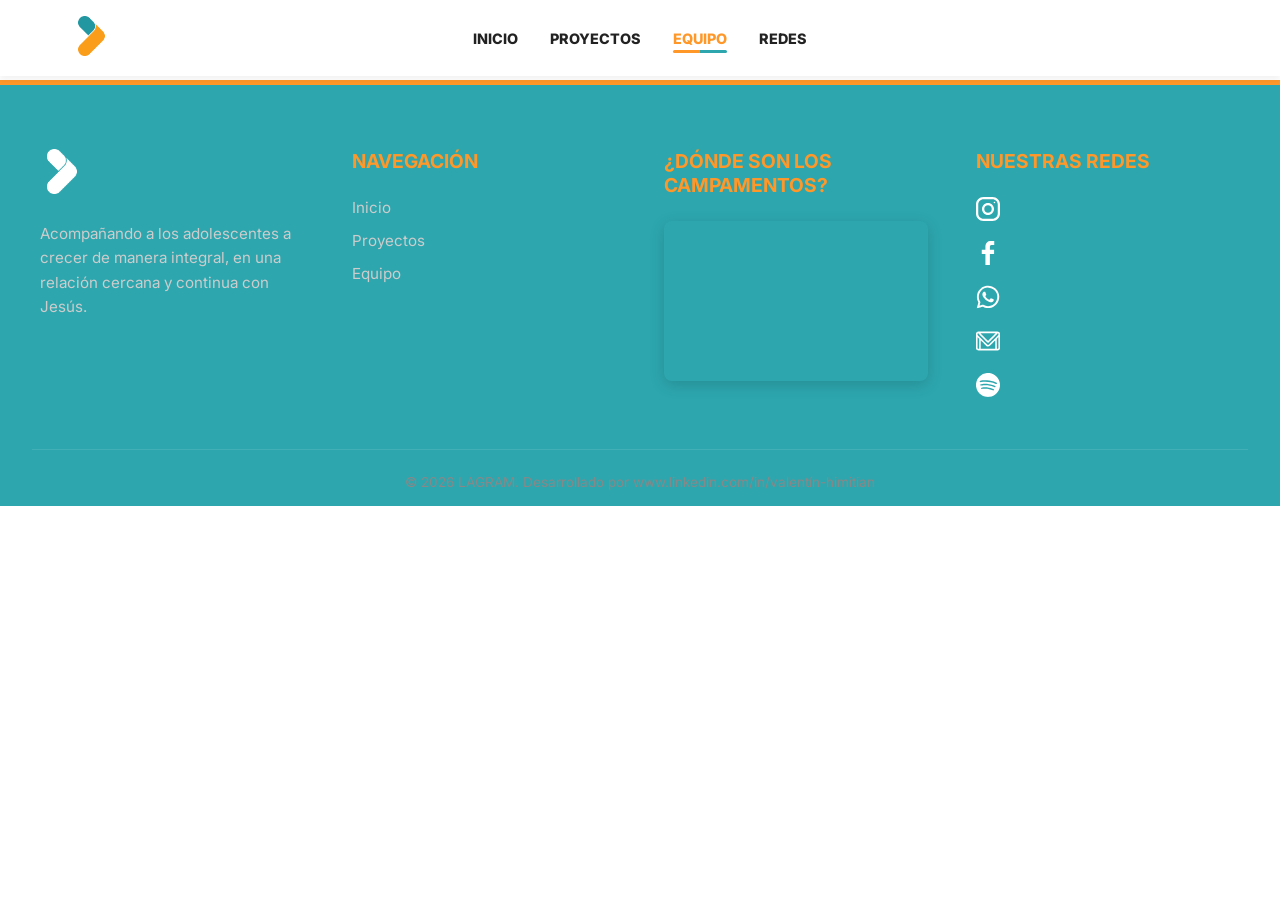
==== equipo.html @ 801690ed "fix: links rotos, menú activo por página y página de inscripción provisoria - "Inscribirme" lleva a " ====
<!DOCTYPE html>
<html lang="es">
<head>
    <meta charset="UTF-8">
    <meta name="viewport" content="width=device-width, initial-scale=1.0">
    <title>Equipo | LAGRAM</title>
    <link rel="icon" type="image/png" href="assets/img/iso.png">

    <link rel="preconnect" href="https://fonts.googleapis.com">
    <link rel="preconnect" href="https://fonts.gstatic.com" crossorigin>

    <link href="https://fonts.googleapis.com/css2?family=Inter:wght@300;400;600&family=Poppins:wght@800&display=swap" rel="stylesheet">
    <link rel="stylesheet" href="assets/css/variables.css">
    
    <link rel="stylesheet" href="assets/css/estilos.css">
</head>
<body>

    
 <header class="header">
    <div class="header__contenedor">
        <!-- Logo -->
        <a href="index.html" class="header__logo-link">
            <img src="assets/img/iso.png" alt="Logo de LAGRAM" class="header__logo">
        </a>

        <!-- Botón de Hamburguesa (Solo visible en mobile) -->
        <button class="header__hamburguesa" id="menu-btn" aria-label="Abrir menú" aria-expanded="false" aria-controls="menu-nav">
            <span class="header__hamburguesa-linea"></span>
            <span class="header__hamburguesa-linea"></span>
            <span class="header__hamburguesa-linea"></span>
        </button>

        <!-- Navegación -->
        <nav class="header__nav" id="menu-nav">
            <ul class="header__menu">
                <li><a href="index.html" class="header__link">Inicio</a></li>
                <li><a href="proyectos.html" class="header__link">Proyectos</a></li>
                <li><a href="equipo.html" class="header__link">Equipo</a></li>
                <li><a href="#footer" class="header__link">Redes</a></li>
            </ul>
        </nav>
    </div>
</header>

    <!-- EL ESPACIO PARA TU NUEVO CONTENIDO -->
    <main class="contenido-proyectos">
        <!-- Acá maquetaremos el detalle de los campamentos -->
    </main>


    <footer class="footer" id="footer">
        <div class="footer__contenedor">

            <div class="footer__columna">
                <img src="assets/img/iso.png" alt="Logo LAGRAM" class="footer__logo">
                <p class="footer__descripcion">Acompañando a los adolescentes a crecer de manera integral, en una
                    relación cercana y continua con Jesús.</p>
            </div>

            <div class="footer__columna">
                <h4 class="footer__titulo">Navegación</h4>
                <ul class="footer__links">
                    <li><a href="index.html">Inicio</a></li>
                    <li><a href="proyectos.html">Proyectos</a></li>
                    <li><a href="equipo.html">Equipo</a></li>
                </ul>
            </div>

            <!-- Columna 3: El Mapa -->
            <div class="footer__columna">
                <h4 class="footer__titulo">¿Dónde son los campamentos?</h4>
                <div class="footer__mapa">
                    <iframe
                        src="https://www.google.com/maps/embed?pb=!1m18!1m12!1m3!1d3270.274318870614!2d-58.596475151065064!3d-34.949732598355894!2m3!1f0!2f0!3f0!3m2!1i1024!2i768!4f13.1!3m3!1m2!1s0x95bcd87e0a44ce57%3A0x9e309571b2313253!2sParque%20Cristiano%20El%20Sembrador!5e0!3m2!1ses-419!2sar!4v1786031067845!5m2!1ses-419!2sar"
                        width="600" height="450" style="border:0;" allowfullscreen="" loading="lazy"
                        referrerpolicy="no-referrer-when-downgrade">
                    </iframe>
                </div>
            </div>

            <!-- Columna 4: Redes y Contacto -->
            <div class="footer__columna">
                <h4 class="footer__titulo">Nuestras Redes</h4>

                <!-- Mantenemos el modificador --vertical para que sigan apilados -->
                <div class="footer__social footer__social--vertical">
                    <a href="https://www.instagram.com/lagramoficial" target="_blank" rel="noopener" aria-label="Instagram">
                        <img src="assets/img/instagram.svg" alt="IG">
                    </a>
                    <a href="https://www.facebook.com/lagramoficial" target="_blank" rel="noopener" aria-label="Facebook">
                        <img src="assets/img/facebook-footer.svg" alt="FB">
                    </a>
                    <a href="https://wa.me/5491163765990" target="_blank" rel="noopener" aria-label="WhatsApp">
                        <img src="assets/img/whatsapp-footer.svg" alt="WhatsApp">
                    </a>
                    <a href="mailto:info@lagram.com.ar" aria-label="Enviar correo por Gmail">
                        <img src="assets/img/gmail-footer.svg" alt="Gmail">
                    </a>
                    <!-- Nuevo ícono de Spotify (Asegurate de poner el link real de Lagram) -->
                    <a href="https://open.spotify.com/user/lagramoficial?si=a2e627d1a4cd45a8" target="_blank" rel="noopener" aria-label="Spotify">
                        <img src="assets/img/spotify-footer.svg" alt="Spotify">
                    </a>
                </div>
            </div>

        </div>

        <div class="footer__copyright">
            <p>&copy; 2026 LAGRAM. Desarrollado por <a href="https://www.linkedin.com/in/valentín-himitian" target="_blank" style="color: inherit; text-decoration: none;">www.linkedin.com/in/valentín-himitian</a></p>
        </div>
    </footer>

    <script src="js/datos.js"></script>
    <script src="js/script.js"></script>
</body>
</html>
---- assets/css/variables.css ----
/* =========================================
   VARIABLES GLOBALES
========================================= */
:root {
    /* Paleta de Colores LAGRAM */
    --color-primario: #FF9729; 
    --color-secundario: #2DA6AE; 
    --color-fondo: #FFFFFF; 
    --color-texto: #222222; 

    /* Tipografías */
    --fuente-titulos: 'Poppins', sans-serif; 
    --fuente-parrafos: 'Inter', sans-serif;
}
---- assets/css/estilos.css ----
/* =========================================
   RESETEO BÁSICO (Boilerplate)
========================================= */
* {
    margin: 0;
    padding: 0;
    box-sizing: border-box;
}

/* Candado anti-desbordamiento para celulares */
html, body {
    width: 100%;
    max-width: 100vw;
    overflow-x: hidden; 
    position: relative;
}

body {
    font-family: var(--fuente-parrafos);
    background-color: var(--color-fondo);
    color: var(--color-texto);
    padding-top: 80px; /* NUEVO: Empuja la web hacia abajo para que el header flotante no tape el video */
}

h1, h2, h3 {
    font-family: var(--fuente-titulos);
}

/* =========================================
   HEADER & NAVEGACIÓN
========================================= */
.header {
    background-color: rgba(255, 255, 255, 0.85); 
    backdrop-filter: blur(12px); 
    -webkit-backdrop-filter: blur(12px); 
    box-shadow: 0 4px 6px rgba(0, 0, 0, 0.05);
    
    position: fixed; /* CAMBIO CLAVE: Lo desengancha de la página y lo hace flotar */
    top: 0;
    left: 0; /* Lo clavamos a la izquierda */
    
    z-index: 900; /* Alto para que no se pise con fotos, pero menor a 1000 del popup */
    width: 100%; 
}

.header__contenedor {
    display: grid;
    grid-template-columns: 1fr auto 1fr; /* Crea 3 columnas: Izquierda, Centro exacto, Derecha */
    align-items: center;
    width: 100%;
    max-width: 1200px; /* Podés sacar esta línea si querés que ocupe toda la pantalla */
    margin: 0 auto;
    padding: 1rem 2rem;
}

.header__logo-link {
    justify-self: start; /* Ancla el logo a la columna izquierda */
}

.header__nav {
    justify-self: center; /* Clava el menú en la columna central */
}

.header__logo {
    height: 40px; 
    width: auto;
}

.header__menu {
    display: flex;
    align-items: center;
    gap: 2rem; 
    list-style: none;
    margin: 0; /* Clave para evitar el aspecto torcido */
    padding: 0; /* Clave para centrar perfectamente */
}

/* Estilos iniciales del botón hamburguesa (Oculto en escritorio) */
.header__hamburguesa {
    display: none;
    background: none;
    border: none;
    cursor: pointer;
    padding: 0.5rem;
    z-index: 200; /* Para que quede por encima del menú abierto */
}

.header__hamburguesa-linea {
    display: block;
    width: 25px;
    height: 3px;
    background-color: var(--color-texto);
    margin: 5px 0;
    transition: all 0.3s ease;
    border-radius: 2px;
}

/* =========================================
   ESTILOS DE LOS ENLACES DEL HEADER
========================================= */
.header__link {
    position: relative; 
    text-decoration: none;
    color: var(--color-texto);
    font-weight: 800;
    text-transform: uppercase;
    font-size: 0.9rem;
    padding-bottom: 6px; 
    transition: color 0.3s ease;
}

.header__link::after {
    content: '';
    position: absolute;
    bottom: 0;
    left: 0;
    width: 0%; 
    height: 3px; 
    background: linear-gradient(to right, var(--color-primario) 50%, var(--color-secundario) 50%);
    border-radius: 2px;
    transition: width 0.3s ease; 
}

.header__link:hover,
.header__link.activo {
    color: var(--color-primario); 
}

.header__link:hover::after,
.header__link.activo::after {
    width: 100%;
}

/* =========================================
   AJUSTES MOBILE (Todo en 1 sola línea)
========================================= */
/* =========================================
   AJUSTES MOBILE (Menú Hamburguesa)
========================================= */
@media (max-width: 768px) {
    /* 1. Volvemos al flexbox para distribuir logo y hamburguesa a los lados */
    .header__contenedor {
        display: flex;
        justify-content: space-between;
        align-items: center;
        padding: 1rem 5%;
    }

    /* 2. Mostramos el botón de hamburguesa */
    .header__hamburguesa {
        display: block;
    }

    /* 3. Transformamos el nav en un panel lateral oculto */
    .header__nav {
        position: fixed;
        top: 0;
        right: -100%; /* Oculto fuera de la pantalla por la derecha */
        width: 70%; /* Ancho del menú desplegable */
        height: 100vh; /* Ocupa toda la altura de la pantalla */
        background-color: rgba(255, 255, 255, 0.98);
        backdrop-filter: blur(10px);
        -webkit-backdrop-filter: blur(10px);
        box-shadow: -5px 0 15px rgba(0, 0, 0, 0.1);
        display: flex;
        flex-direction: column;
        justify-content: center; /* Centramos las opciones verticalmente */
        transition: right 0.4s ease; /* Transición suave al abrir/cerrar */
        z-index: 150;
    }

    /* Clase que agregaremos con JS para mostrar el menú */
    .header__nav--activo {
        right: 0; /* Lo traemos de vuelta a la pantalla */
    }

    /* 4. Acomodamos los enlaces en forma de lista vertical */
    .header__menu {
        flex-direction: column;
        gap: 2rem;
        align-items: center;
    }

    .header__link {
        font-size: 1.2rem; /* Letra más grande para tocar fácilmente con el dedo */
    }

    /* Animación opcional: Convertir la hamburguesa en una "X" al abrir */
    .header__hamburguesa--activo .header__hamburguesa-linea:nth-child(1) {
        transform: rotate(45deg) translate(5px, 6px);
    }
    .header__hamburguesa--activo .header__hamburguesa-linea:nth-child(2) {
        opacity: 0;
    }
    .header__hamburguesa--activo .header__hamburguesa-linea:nth-child(3) {
        transform: rotate(-45deg) translate(5px, -6px);
    }
}
/* =========================================
   HERO SECTION
========================================= */
.hero {
    position: relative;
    height: 90vh; 
    width: 100%;
    display: flex;
    align-items: center;
    justify-content: center;
    overflow: hidden;
}

/* El Video de Fondo */
.hero__video {
    position: absolute;
    top: 50%;
    left: 50%;
    min-width: 100%;
    min-height: 100%;
    width: auto;
    height: auto;
    transform: translate(-50%, -50%);
    z-index: -2; 
    object-fit: cover;
}

/* Capa Oscura (Overlay) */
.hero__overlay {
    position: absolute;
    top: 0;
    left: 0;
    width: 100%;
    height: 100%;
    background-color: rgba(0, 0, 0, 0.6); /* Negro al 60% de opacidad */
    z-index: -1;
}

/* Contenido y Textos */
.hero__contenido {
    position: relative;
    z-index: 1; 
    text-align: center;
    color: var(--color-fondo); /* Usamos nuestra variable blanca */
    padding: 0 2rem;
    max-width: 800px;
}


/* =========================================
   TEXTOS DEL HERO (Escritorio)
========================================= */
.hero__titulo {
    font-family: var(--fuente-titulos);
    font-size: 2.8rem; /* Mantenemos tu tamaño original para monitores */
    font-weight: 800;
    margin-bottom: 1rem;
    line-height: 1.2;
    text-shadow: 2px 4px 15px rgba(0, 0, 0, 0.7); 
    max-width: 900px; 
    margin-left: auto;
    margin-right: auto;
}

.hero__subtitulo {
    font-family: var(--fuente-parrafos);
    font-size: 1.2rem;
    margin-bottom: 2.5rem;
    font-weight: 400; 
    line-height: 1.6;
    text-shadow: 1px 2px 10px rgba(0, 0, 0, 0.6);
    max-width: 700px; 
    margin-left: auto;
    margin-right: auto;
}

/* El botón queda intacto */
.hero__boton {
    display: inline-block;
    background-color: var(--color-primario);
    color: var(--color-fondo);
    padding: 1rem 2.5rem;
    font-size: 1.1rem;
    font-weight: bold;
    text-decoration: none;
    border-radius: 8px;
    transition: transform 0.3s ease, background-color 0.3s ease;
}

.hero__boton:hover {
    transform: translateY(-5px); 
    background-color: #e3821d; 
}

/* =========================================
   LOGO DEL HERO (Video)
========================================= */
.hero__logo-grande {
    max-width: 250px; 
    width: 100%;
    height: auto;
    display: block;
    margin: 0 auto 1.5rem auto; 
    filter: drop-shadow(0 2px 6px rgba(0,0,0,0.4)); 
}

/* =========================================
   AJUSTES MOBILE DEL HERO (Descomprimir pantalla)
========================================= */
@media (max-width: 768px) {
    .hero__logo-grande {
        max-width: 200px; /* Tamaño con buena presencia en celular sin saturar */
        margin-bottom: 1rem;
    }

    .hero__titulo {
        font-size: 1.6rem; /* Reducimos drásticamente para que el texto no se coma a la marca */
        line-height: 1.3;
        padding: 0 1rem; /* Margen de respiro lateral */
    }

    .hero__subtitulo {
        font-size: 1rem; 
        padding: 0 1.5rem;
        margin-bottom: 2rem;
    }
}
/* =========================================
   SECCIÓN ADN (Valores)
========================================= */
.adn {
    padding: 6rem 2rem;
    background-color: #f8fafc; /* Un fondo súper sutil para que las tarjetas blancas resalten */
    text-align: center;
}

.adn__header {
    max-width: 600px;
    margin: 0 auto 4rem auto;
}

.adn__header h2 {
    font-family: var(--fuente-titulos);
    font-size: 2.5rem;
    color: var(--color-primario);
    margin-bottom: 1rem;
}

.adn__header p {
    font-family: var(--fuente-parrafos);
    color: #555;
    font-size: 1.1rem;
}

/* Flexbox para acomodar inteligentemente 5 tarjetas */
.adn__grid {
    display: flex;
    flex-wrap: wrap;
    justify-content: center;
    gap: 2rem;
    max-width: 1200px;
    margin: 0 auto;
}

/* Las Tarjetas */
.adn__card {
    background-color: #ffffff;
    flex: 0 1 350px; /* Crecen y se achican, con un ancho base de 350px */
    padding: 2.5rem 2rem;
    border-radius: 12px;
    box-shadow: 0 5px 20px rgba(0, 0, 0, 0.04);
    border-top: 4px solid var(--color-primario); /* Detalle de color institucional arriba */
    transition: transform 0.3s ease, box-shadow 0.3s ease;
}

/* Efecto hover sutil (tactilidad, no dinámica compleja) */
.adn__card:hover {
    transform: translateY(-5px);
    box-shadow: 0 10px 25px rgba(0, 0, 0, 0.08);
}

.adn__icono {
    font-size: 2.5rem;
    margin-bottom: 1rem;
}

.adn__titulo {
    font-family: var(--fuente-titulos);
    font-size: 1.4rem;
    color: var(--color-texto);
    margin-bottom: 0.8rem;
    text-transform: uppercase;
    letter-spacing: 1px;
}

.adn__descripcion {
    font-family: var(--fuente-parrafos);
    color: #666;
    font-size: 0.95rem;
    line-height: 1.5;
}

/* Mobile: Se apilan automáticamente por el flex-wrap, solo ajustamos padding */
@media (max-width: 768px) {
    .adn {
        padding: 4rem 1.5rem;
    }
    .adn__card {
        flex: 1 1 100%; /* Ocupan todo el ancho en celulares */
    }
}
/* =========================================
   SECCIÓN: PROYECTOS Y CAMPAMENTOS
========================================= */
.proyectos {
    padding: 5rem 2rem;
    background-color: #f2f9f9; /* Mantenemos el fondo sutil "tint" */
}

.proyectos__titulo-principal {
    text-align: center;
    font-size: 2.5rem;
    color: var(--color-secundario);
    margin-bottom: 3.5rem;
}

.proyectos__grid {
    display: grid;
    grid-template-columns: repeat(auto-fit, minmax(300px, 1fr));
    gap: 2rem;
    max-width: 1200px;
    margin: 0 auto;
}

/* El esqueleto de la tarjeta */
.card {
    position: relative;
    border-radius: 12px;
    overflow: hidden; /* Fundamental para que el panel deslizante no se desborde */
    height: 400px; /* Altura fija para que todas sean iguales */
    box-shadow: 0 4px 15px rgba(0, 0, 0, 0.1);
    cursor: pointer;
}

.card__imagen {
    width: 100%;
    height: 100%;
    object-fit: cover;
    transition: transform 0.5s ease;
}

/* Efecto de zoom sutil en la foto al pasar el mouse */
.card:hover .card__imagen {
    transform: scale(1.08);
}

/* El panel que contiene el texto y se desliza */
.card__contenido {
    position: absolute;
    bottom: 0;
    left: 0;
    width: 100%;
    /* Un gradiente oscuro para que el texto blanco sea legible sobre cualquier foto */
    background: linear-gradient(to top, rgba(0, 0, 0, 0.95) 20%, rgba(0, 0, 0, 0.7) 70%, transparent);
    color: var(--color-fondo);
    padding: 2rem 1.5rem 1.5rem;
    
    /* EL TRUCO: Lo empujamos hacia abajo un 100% de su propio alto, menos 80px para que asome el título */
    transform: translateY(calc(100% - 80px));
    transition: transform 0.4s ease-in-out;
}

.card:hover .card__contenido {
    transform: translateY(0); /* Vuelve a su posición 0 original (totalmente visible) */
}

.card__titulo {
    font-size: 1.5rem;
    margin-bottom: 1rem;
    /* Fijamos un alto para asegurar que los 80px que dejamos asomar coincidan perfecto */
    height: 35px; 
}

.card__descripcion {
    font-size: 0.95rem;
    line-height: 1.5;
    color: #e0e0e0;
    margin-bottom: 1.5rem;
    /* La descripción está un poco transparente hasta hacer hover para darle un efecto más fluido */
    opacity: 0;
    transition: opacity 0.4s ease 0.1s; /* Un ligero retraso en la opacidad */
}

.card:hover .card__descripcion {
    opacity: 1;
}

.card__boton {
    display: inline-block;
    padding: 0.6rem 1.2rem;
    background-color: var(--color-primario);
    color: var(--color-fondo);
    text-decoration: none;
    font-weight: 600;
    border-radius: 6px;
    font-size: 0.9rem;
    transition: background-color 0.3s;
}

.card__boton:hover {
    background-color: #e3821d;
}
/* =========================================
   SECCIÓN: EL EQUIPO (Carrusel)
========================================= */
.equipo {
    padding: 5rem 2rem;
    background-color: var(--color-fondo);
    text-align: center;
}

.equipo__titulo {
    font-size: 2.5rem;
    color: var(--color-primario);
    margin-bottom: 3rem;
}

/* Contenedor relativo para posicionar las flechas */
.carrusel {
    position: relative;
    max-width: 1000px;
    margin: 0 auto;
    display: flex;
    align-items: center;
}

/* EL RIEL (Magia Scroll Snap) */
.carrusel__riel {
    display: flex;
    gap: 2rem;
    overflow-x: auto; /* Permite scroll horizontal */
    scroll-snap-type: x mandatory; /* Obliga a magnetizar las tarjetas */
    scroll-behavior: smooth; /* Movimiento suave */
    padding-bottom: 2rem; /* Espacio para la sombra */
    
    /* Ocultar barra de scroll nativa (Chrome/Safari/Firefox) */
    scrollbar-width: none; 
}
.carrusel__riel::-webkit-scrollbar {
    display: none;
}

/* Tarjeta de cada miembro */
.miembro {
    flex: 0 0 280px; /* Ancho fijo para cada tarjeta (no se encogen) */
    scroll-snap-align: center; /* Se centran magnéticamente al frenar el scroll */
    background: #fff;
    border-radius: 12px;
    padding: 2rem 1rem;
    box-shadow: 0 4px 15px rgba(0,0,0,0.05);
}

.miembro__foto {
    width: 120px;
    height: 120px;
    border-radius: 50%;
    object-fit: cover;
    margin-bottom: 1rem;
    border: 3px solid var(--color-secundario);
}

.miembro__nombre {
    color: var(--color-texto);
    font-size: 1.2rem;
    margin-bottom: 0.5rem;
}

.miembro__rol {
    color: #666;
    font-size: 0.9rem;
}

/* Botones de Navegación */
.carrusel__btn {
    background-color: var(--color-secundario);
    color: white;
    border: none;
    border-radius: 50%;
    width: 45px;
    height: 45px;
    font-size: 1.2rem;
    cursor: pointer;
    position: absolute;
    z-index: 10;
    transition: transform 0.2s, background-color 0.2s;
    /* Los ocultamos por defecto en celulares */
    display: none; 
}

.carrusel__btn:hover {
    background-color: #218389;
    transform: scale(1.1);
}

.carrusel__btn--prev { left: -20px; }
.carrusel__btn--next { right: -20px; }

/* Media Query: Mostrar botones solo en pantallas grandes (PCs) */
@media (min-width: 768px) {
    .carrusel__btn {
        display: block;
    }
}
/* =========================================
   FOOTER
========================================= */
.footer {
    /* Cambiamos el gris oscuro por el verde azulado de LAGRAM */
    background-color: var(--color-secundario); 
    color: var(--color-fondo); /* Mantenemos el texto blanco */
    padding: 4rem 2rem 1rem;
    
    /* Opcional: Una pequeña línea naranja arriba para coronar el diseño */
    border-top: 5px solid var(--color-primario); 
}

.footer__contenedor {
    max-width: 1200px;
    margin: 0 auto;
    display: grid;
    /* Reutilizamos nuestro truco de Grid para que las columnas se adapten a celulares */
    grid-template-columns: repeat(auto-fit, minmax(250px, 1fr));
    gap: 3rem;
    margin-bottom: 3rem;
}

.footer__logo {
    height: 45px;
    margin-bottom: 1.5rem;
    /* TRUCO: Si tu logo es negro, este filtro lo convierte en blanco sin usar Photoshop */
    filter: brightness(0) invert(1); 
}

.footer__descripcion {
    font-size: 0.95rem;
    line-height: 1.6;
    color: #cccccc;
}

.footer__titulo {
    font-size: 1.2rem;
    color: var(--color-primario);
    margin-bottom: 1.5rem;
    text-transform: uppercase;
}

.footer__links {
    list-style: none;
    display: flex;
    flex-direction: column;
    gap: 0.8rem;
}

.footer__links a {
    color: #cccccc;
    text-decoration: none;
    font-size: 0.95rem;
    transition: color 0.3s ease;
}

.footer__links a:hover {
    color: var(--color-primario);
}

.footer__social {
    display: flex;
    gap: 1rem;
    margin-top: 1.5rem;
}

.footer__social img {
    width: 24px;
    filter: brightness(0) invert(1); /* Íconos blancos */
    transition: transform 0.3s ease;
}

.footer__social img:hover {
    transform: scale(1.15);
}

.footer__copyright {
    text-align: center;
    border-top: 1px solid rgba(255, 255, 255, 0.1);
    padding-top: 1.5rem;
    font-size: 0.85rem;
    color: #888888;
}
/* Ajuste de separación vertical en la columna del Footer */
.footer__grupo--margen {
    margin-top: 2.5rem;
}

/* Reducimos el margen del título para que quede más cerca de sus propios íconos */
.footer__grupo .footer__titulo {
    margin-bottom: 1rem; 
}
/* =========================================
   MAPA EMBEBIDO (Footer)
========================================= */
.footer__mapa {
    margin-top: 0;
    width: 100%;
    border-radius: 8px;
    overflow: hidden; /* Fundamental para que los bordes redondeados tapen las esquinas cuadradas del mapa */
    box-shadow: 0 4px 15px rgba(0, 0, 0, 0.15); /* Una sombra suave para que flote sobre el fondo */
}

.footer__mapa iframe {
    width: 100%;
    height: 160px; /* Un alto sutil, no queremos que ocupe todo el footer */
    border: none;
    display: block; /* Elimina un margen blanco fantasma que los iframes suelen dejar por defecto */
}

/* =========================================
   PÁGINA DE PROYECTOS (Jerarquía Híbrida)
========================================= */

.proyectos-header {
    text-align: center;
    padding: 8rem 2rem 4rem; /* Un espacio grande arriba para que el Header fijo no tape el título */
    background-color: var(--color-fondo);
}

.proyectos-header h1 {
    font-family: var(--fuente-titulos);
    font-size: 3rem;
    color: var(--color-texto);
}

/* --- ZONA VIP (Zig-Zag) --- */
.proyectos-vip {
    display: flex;
    flex-direction: column;
    gap: 6rem; /* Mucho espacio entre campamentos para evitar fatiga visual */
    padding: 2rem 5%;
    max-width: 1200px;
    margin: 0 auto;
}

.proyecto-row {
    display: flex;
    align-items: center;
    gap: 4rem;
}

/* El truco de magia: Invertimos el orden para el segundo campamento */
.proyecto-row--invertido {
    flex-direction: row-reverse;
}

/* Imágenes */
.proyecto-row__imagen {
    flex: 1; /* Le decimos que ocupe exactamente la mitad (50%) del espacio */
    aspect-ratio: 4 / 3; /* Todas las fotos con la misma proporción, aunque los archivos sean distintos */
    border-radius: 12px;
    overflow: hidden;
    box-shadow: 0 10px 30px rgba(0, 0, 0, 0.1);
}

.proyecto-row__foto {
    width: 100%;
    height: 100%;
    object-fit: cover;
    display: block;
}

/* Textos */
.proyecto-row__texto {
    flex: 1; /* Le decimos que ocupe la otra mitad (50%) */
}

.proyecto-row__texto h2 {
    font-family: var(--fuente-titulos);
    font-size: 2.5rem;
    color: var(--color-primario); /* Naranja institucional */
    margin-bottom: 1rem;
    line-height: 1.2;
}

.proyecto-row__texto p {
    font-family: var(--fuente-parrafos);
    font-size: 1.1rem;
    margin-bottom: 2rem;
    color: #555; /* Un gris oscuro para buena lectura */
}

/* --- ZONA SECUNDARIA --- */
.proyectos-secundarios {
    padding: 5rem 2rem;
    background-color: #f2f9f9; /* El fondo sutil (tint) que usamos en la Home */
    text-align: center;
}

.proyectos-secundarios__titulo {
    font-family: var(--fuente-titulos);
    font-size: 2rem;
    margin-bottom: 3rem;
}
/* --- CUADRÍCULA DE TARJETAS SECUNDARIAS --- */
.grid-proyectos {
    display: grid;
    /* Esto crea columnas automáticas que no bajan de 280px de ancho */
    grid-template-columns: repeat(auto-fit, minmax(280px, 1fr));
    gap: 2rem;
    max-width: 1000px;
    margin: 0 auto;
    padding: 0 2rem; /* Margen de seguridad lateral */
}

.tarjeta-iniciativa {
    background-color: #ffffff;
    border-radius: 12px;
    overflow: hidden; /* Para que la foto respete las esquinas redondeadas */
    box-shadow: 0 4px 15px rgba(0, 0, 0, 0.05);
    text-align: left;
    transition: transform 0.3s ease, box-shadow 0.3s ease;
}

.tarjeta-iniciativa:hover {
    transform: translateY(-5px); /* Pequeño salto hacia arriba al pasar el mouse */
    box-shadow: 0 8px 25px rgba(0, 0, 0, 0.1);
}

.tarjeta-iniciativa__imagen {
    width: 100%;
    aspect-ratio: 16 / 10;
    object-fit: cover;
    display: block;
}

.tarjeta-iniciativa__cuerpo {
    padding: 1.5rem;
}

.tarjeta-iniciativa__titulo {
    font-family: var(--fuente-titulos);
    color: var(--color-primario);
    font-size: 1.4rem;
    margin-bottom: 0.75rem;
}

.tarjeta-iniciativa__texto {
    font-family: var(--fuente-parrafos);
    color: #555;
    font-size: 1rem;
    line-height: 1.5;
}

/* Placeholder cuando un evento todavía no tiene foto: fondo de marca + isologo */
.imagen-pendiente {
    display: flex;
    align-items: center;
    justify-content: center;
    background: linear-gradient(135deg, var(--color-secundario), #1f7d83);
}

.imagen-pendiente img {
    width: 30%;
    max-width: 90px;
    filter: brightness(0) invert(1);
    opacity: 0.85;
}

/* =========================================
   MOBILE-FIRST (Adaptación para celulares)
========================================= */
@media (max-width: 768px) {
    /* Rompemos el Zig-Zag y apilamos Imagen arriba, Texto abajo */
    .proyecto-row, 
    .proyecto-row--invertido {
        flex-direction: column; 
        gap: 2rem;
        text-align: center;
    }
    
    .proyectos-header h1 {
        font-size: 2.2rem;
    }
    
    .proyecto-row__texto h2 {
        font-size: 2rem;
    }
}
.popup-overlay {
    position: fixed;
    top: 0; 
    left: 0; 
    right: 0; 
    bottom: 0; /* Anclado a los 4 bordes exactos de la pantalla */
    
    background-color: rgba(0, 0, 0, 0.6);
    backdrop-filter: blur(5px);
    -webkit-backdrop-filter: blur(5px);
    z-index: 1000; 
    
    /* Flexbox simple para centrar al medio absoluto */
    display: flex;
    justify-content: center;
    align-items: center;
    
    opacity: 0;
    pointer-events: none;
    transition: opacity 0.4s ease;
}

.popup-overlay--activo {
    opacity: 1;
    pointer-events: auto;
}

.popup-contenedor {
    background-color: #ffffff;
    position: relative; /* Volvemos a lo normal, sin absolutos */
    
    width: 90%; /* Automáticamente deja 5% de margen izquierdo y derecho */
    max-width: 400px; 
    border-radius: 16px;
    overflow: hidden;
    box-shadow: 0 15px 40px rgba(0, 0, 0, 0.25);
    
    /* Animación limpia hacia arriba, sin modificar ejes X */
    transform: translateY(30px) scale(0.95);
    transition: transform 0.4s cubic-bezier(0.175, 0.885, 0.32, 1.275);
}

.popup-overlay--activo .popup-contenedor {
    transform: translateY(0) scale(1); /* Vuelve a su lugar natural al centro */
}


.popup-cerrar {
    position: absolute;
    top: 12px;
    right: 15px;
    background: rgba(255, 255, 255, 0.9);
    border: none;
    font-size: 1.8rem;
    line-height: 1;
    width: 35px;
    height: 35px;
    border-radius: 50%;
    cursor: pointer;
    color: #333;
    display: flex;
    justify-content: center;
    align-items: center;
    box-shadow: 0 2px 5px rgba(0,0,0,0.2);
    z-index: 10; 
    transition: transform 0.2s ease, background 0.2s;
}

.popup-cerrar:hover {
    transform: scale(1.1);
    background: #fff;
    color: var(--color-primario);
}

.popup-imagen img {
    width: 100%;
    height: 180px;
    object-fit: cover;
    display: block;
}

.popup-contenido {
    padding: 2rem 1.5rem; 
    text-align: center;
    box-sizing: border-box; /* CLAVE 2 */
}

.popup-titulo {
    font-family: var(--fuente-titulos);
    font-size: 1.8rem;
    color: var(--color-primario);
    margin-bottom: 1rem;
    line-height: 1.2;
}

.popup-texto {
    font-family: var(--fuente-parrafos);
    color: #555;
    font-size: 1.05rem;
    line-height: 1.5;
    margin-bottom: 2rem;
}

.popup-btn {
    display: block; 
    width: 100%;
    box-sizing: border-box; /* CLAVE 3 */
    background-color: var(--color-primario);
    color: var(--color-fondo);
    padding: 1rem;
    font-size: 1.1rem;
    font-weight: bold;
    text-decoration: none;
    border-radius: 8px;
    transition: transform 0.3s ease, background-color 0.3s ease;
}

.popup-btn:hover {
    background-color: #e3821d;
}

/* =========================================
   BOTONES GENERALES
   (Las clases .btn ya se usaban en el HTML pero no tenían estilos)
========================================= */
.btn {
    display: inline-block;
    padding: 0.85rem 2rem;
    border: 2px solid transparent;
    border-radius: 8px;
    font-family: var(--fuente-parrafos);
    font-size: 1rem;
    font-weight: 600;
    text-decoration: none;
    cursor: pointer;
    transition: transform 0.3s ease, background-color 0.3s ease, color 0.3s ease;
}

.btn:hover {
    transform: translateY(-3px);
}

.btn--primario {
    background-color: var(--color-primario);
    color: var(--color-fondo);
}

.btn--primario:hover {
    background-color: #e3821d;
}

.btn--secundario {
    background-color: transparent;
    border-color: var(--color-secundario);
    color: var(--color-secundario);
}

.btn--secundario:hover {
    background-color: var(--color-secundario);
    color: var(--color-fondo);
}

.proyectos__ver-todos {
    text-align: center;
    margin-top: 3rem;
}

/* Íconos de redes apilados en la columna del footer */
.footer__social--vertical {
    flex-direction: column;
    align-items: flex-start;
    margin-top: 0;
}

/* =========================================
   PÁGINA DE INSCRIPCIÓN (provisoria)
========================================= */
.inscripcion-pronto {
    max-width: 640px;
    margin: 0 auto 6rem;
    padding: 0 1.5rem;
    text-align: center;
    color: #555;
    font-size: 1.1rem;
    line-height: 1.6;
}

.inscripcion-pronto__acciones {
    display: flex;
    flex-wrap: wrap;
    justify-content: center;
    gap: 1rem;
    margin-top: 2rem;
}
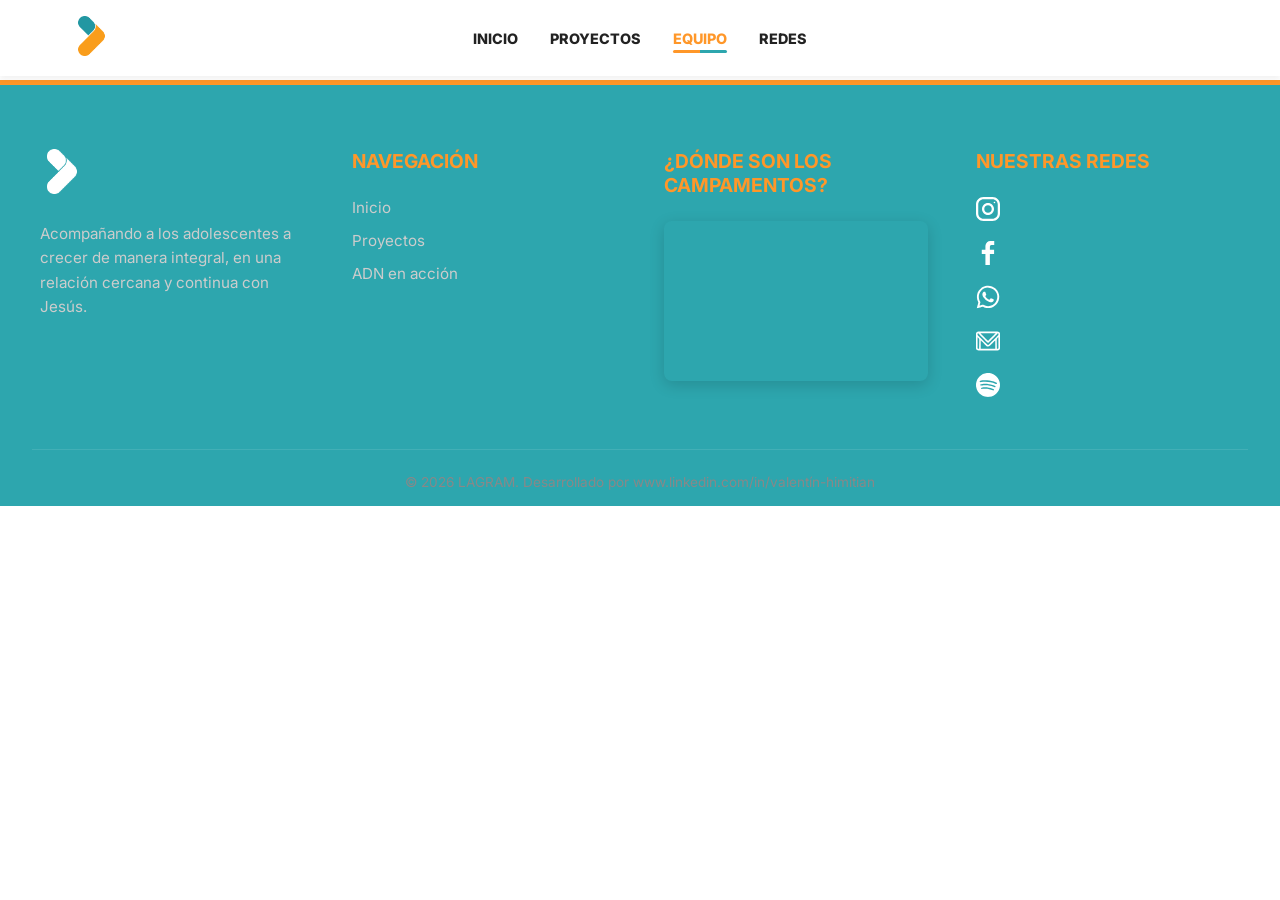
==== commit 9399d211: "refactor: unificar los eventos en una sola fuente de datos (js/datos.js) Antes los campamentos estab" ====
--- a/equipo.html
+++ b/equipo.html
@@ -63,7 +63,7 @@
                 <ul class="footer__links">
                     <li><a href="index.html">Inicio</a></li>
                     <li><a href="proyectos.html">Proyectos</a></li>
-                    <li><a href="equipo.html">Equipo</a></li>
+                    <li><a href="equipo.html">ADN en acción</a></li>
                 </ul>
             </div>
 
@@ -85,20 +85,20 @@
 
                 <!-- Mantenemos el modificador --vertical para que sigan apilados -->
                 <div class="footer__social footer__social--vertical">
-                    <a href="https://www.instagram.com/lagramoficial" target="_blank" rel="noopener" aria-label="Instagram">
+                    <a href="https://www.instagram.com/lagramoficial" target="_blank" aria-label="Instagram">
                         <img src="assets/img/instagram.svg" alt="IG">
                     </a>
-                    <a href="https://www.facebook.com/lagramoficial" target="_blank" rel="noopener" aria-label="Facebook">
+                    <a href="https://www.facebook.com/lagramoficial" target="_blank" aria-label="Facebook">
                         <img src="assets/img/facebook-footer.svg" alt="FB">
                     </a>
-                    <a href="https://wa.me/5491163765990" target="_blank" rel="noopener" aria-label="WhatsApp">
+                    <a href="https://wa.me/5491163765990" target="_blank" aria-label="WhatsApp">
                         <img src="assets/img/whatsapp-footer.svg" alt="WhatsApp">
                     </a>
                     <a href="mailto:info@lagram.com.ar" aria-label="Enviar correo por Gmail">
                         <img src="assets/img/gmail-footer.svg" alt="Gmail">
                     </a>
                     <!-- Nuevo ícono de Spotify (Asegurate de poner el link real de Lagram) -->
-                    <a href="https://open.spotify.com/user/lagramoficial?si=a2e627d1a4cd45a8" target="_blank" rel="noopener" aria-label="Spotify">
+                    <a href="https://open.spotify.com/user/lagramoficial?si=a2e627d1a4cd45a8" target="_blank" aria-label="Spotify">
                         <img src="assets/img/spotify-footer.svg" alt="Spotify">
                     </a>
                 </div>
--- a/assets/css/estilos.css
+++ b/assets/css/estilos.css
@@ -773,49 +773,8 @@
     display: block;
 }
 
-/* Textos */
-.proyecto-row__texto {
-    flex: 1; /* Le decimos que ocupe la otra mitad (50%) */
-}
-
-.proyecto-row__texto h2 {
-    font-family: var(--fuente-titulos);
-    font-size: 2.5rem;
-    color: var(--color-primario); /* Naranja institucional */
-    margin-bottom: 1rem;
-    line-height: 1.2;
-}
-
-.proyecto-row__texto p {
-    font-family: var(--fuente-parrafos);
-    font-size: 1.1rem;
-    margin-bottom: 2rem;
-    color: #555; /* Un gris oscuro para buena lectura */
-}
-
-/* --- ZONA SECUNDARIA --- */
-.proyectos-secundarios {
-    padding: 5rem 2rem;
-    background-color: #f2f9f9; /* El fondo sutil (tint) que usamos en la Home */
-    text-align: center;
-}
-
-.proyectos-secundarios__titulo {
-    font-family: var(--fuente-titulos);
-    font-size: 2rem;
-    margin-bottom: 3rem;
-}
-/* --- CUADRÍCULA DE TARJETAS SECUNDARIAS --- */
-.grid-proyectos {
-    display: grid;
-    /* Esto crea columnas automáticas que no bajan de 280px de ancho */
-    grid-template-columns: repeat(auto-fit, minmax(280px, 1fr));
-    gap: 2rem;
-    max-width: 1000px;
-    margin: 0 auto;
-    padding: 0 2rem; /* Margen de seguridad lateral */
-}
-
+/* Que el header fijo no tape el campamento al llegar con un link #ancla */
+.proyecto-row,
 .tarjeta-iniciativa {
     background-color: #ffffff;
     border-radius: 12px;
@@ -1010,7 +969,6 @@
 .popup-btn:hover {
     background-color: #e3821d;
 }
-
 /* =========================================
    BOTONES GENERALES
    (Las clases .btn ya se usaban en el HTML pero no tenían estilos)
@@ -1063,24 +1021,3 @@
     align-items: flex-start;
     margin-top: 0;
 }
-
-/* =========================================
-   PÁGINA DE INSCRIPCIÓN (provisoria)
-========================================= */
-.inscripcion-pronto {
-    max-width: 640px;
-    margin: 0 auto 6rem;
-    padding: 0 1.5rem;
-    text-align: center;
-    color: #555;
-    font-size: 1.1rem;
-    line-height: 1.6;
-}
-
-.inscripcion-pronto__acciones {
-    display: flex;
-    flex-wrap: wrap;
-    justify-content: center;
-    gap: 1rem;
-    margin-top: 2rem;
-}
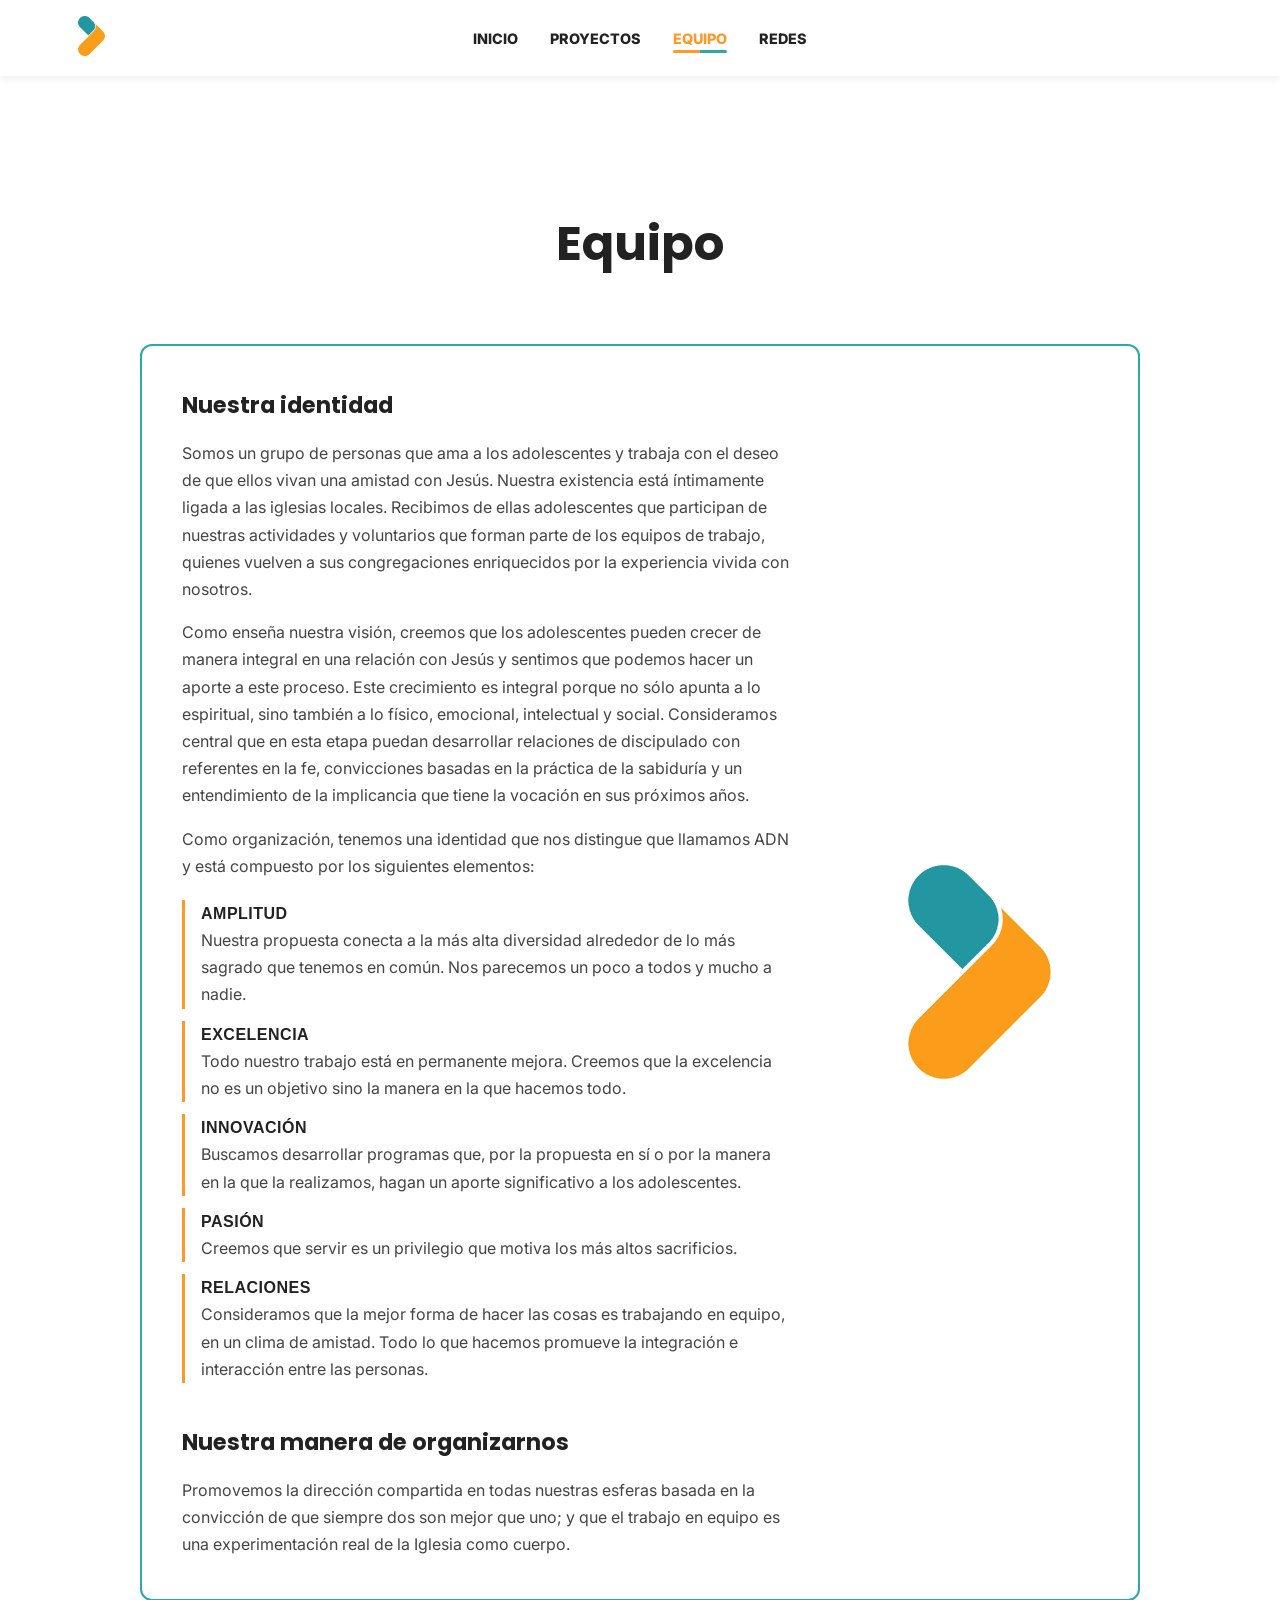
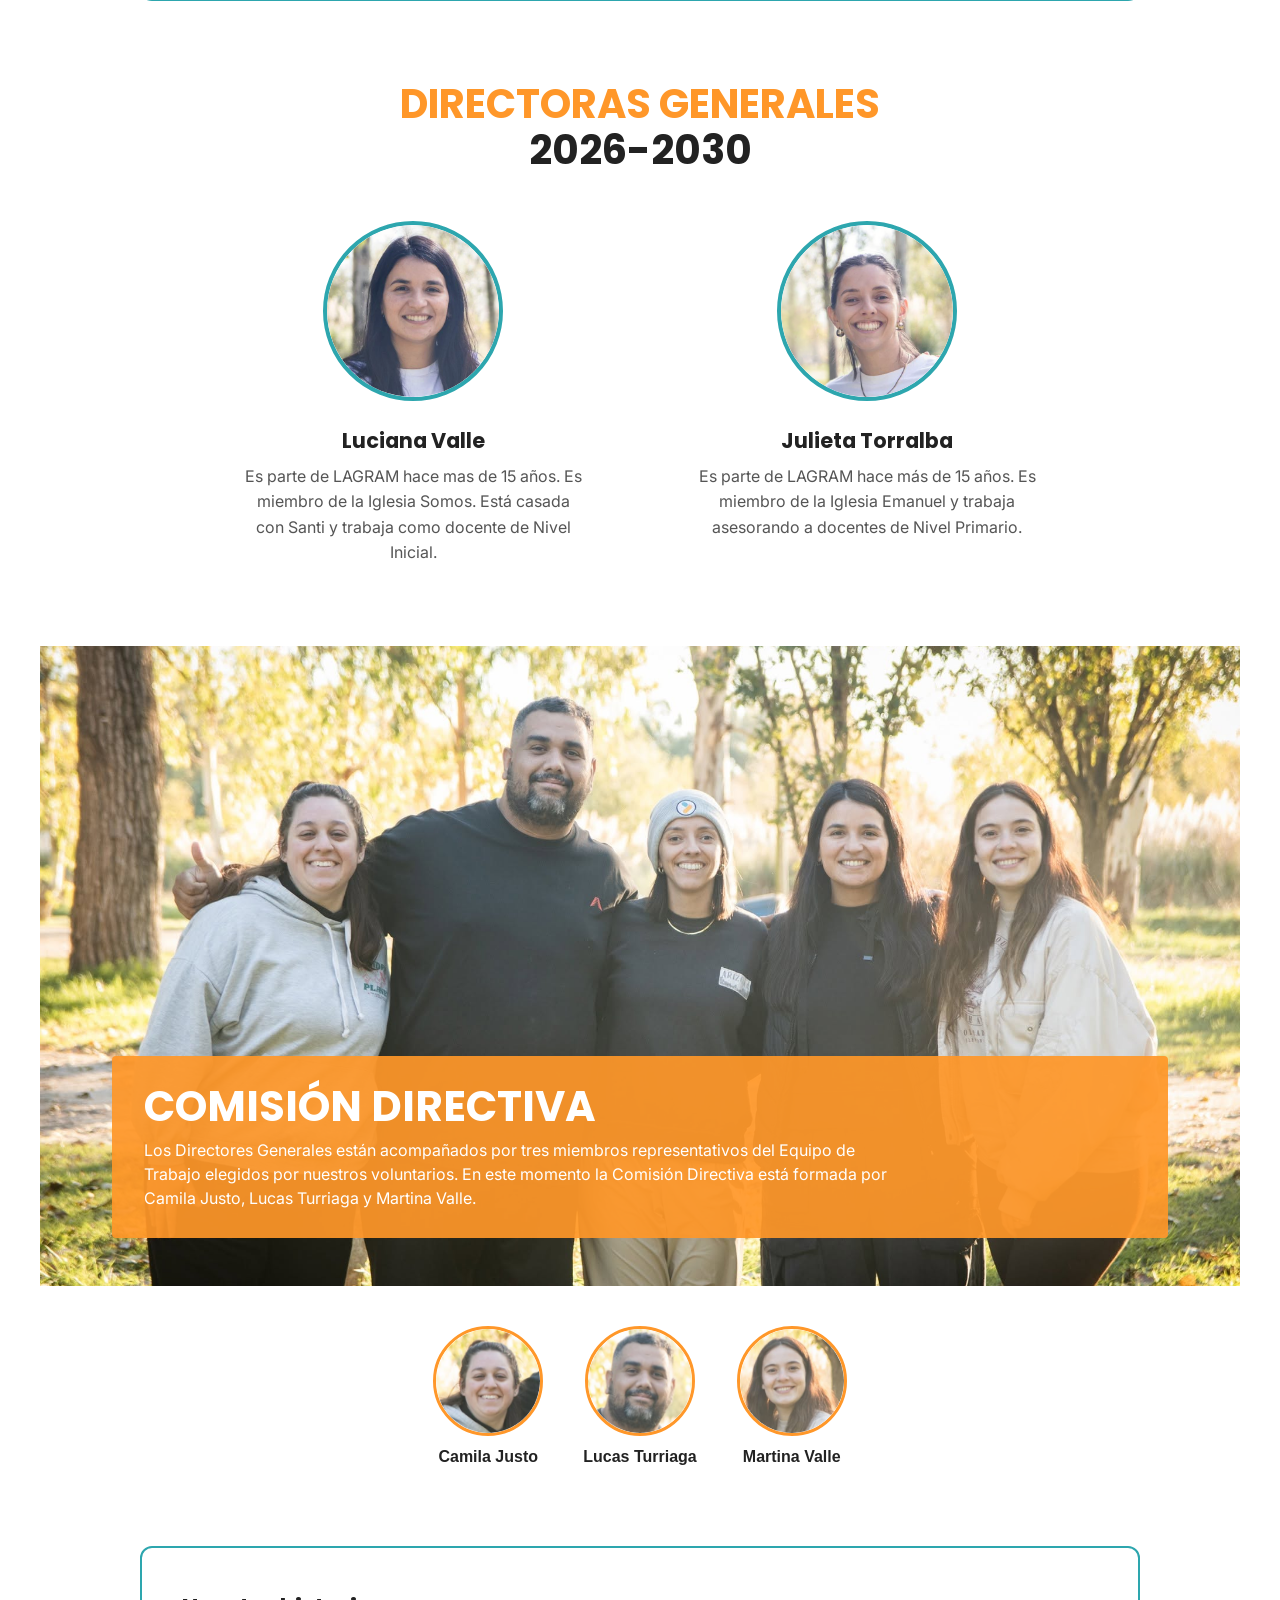
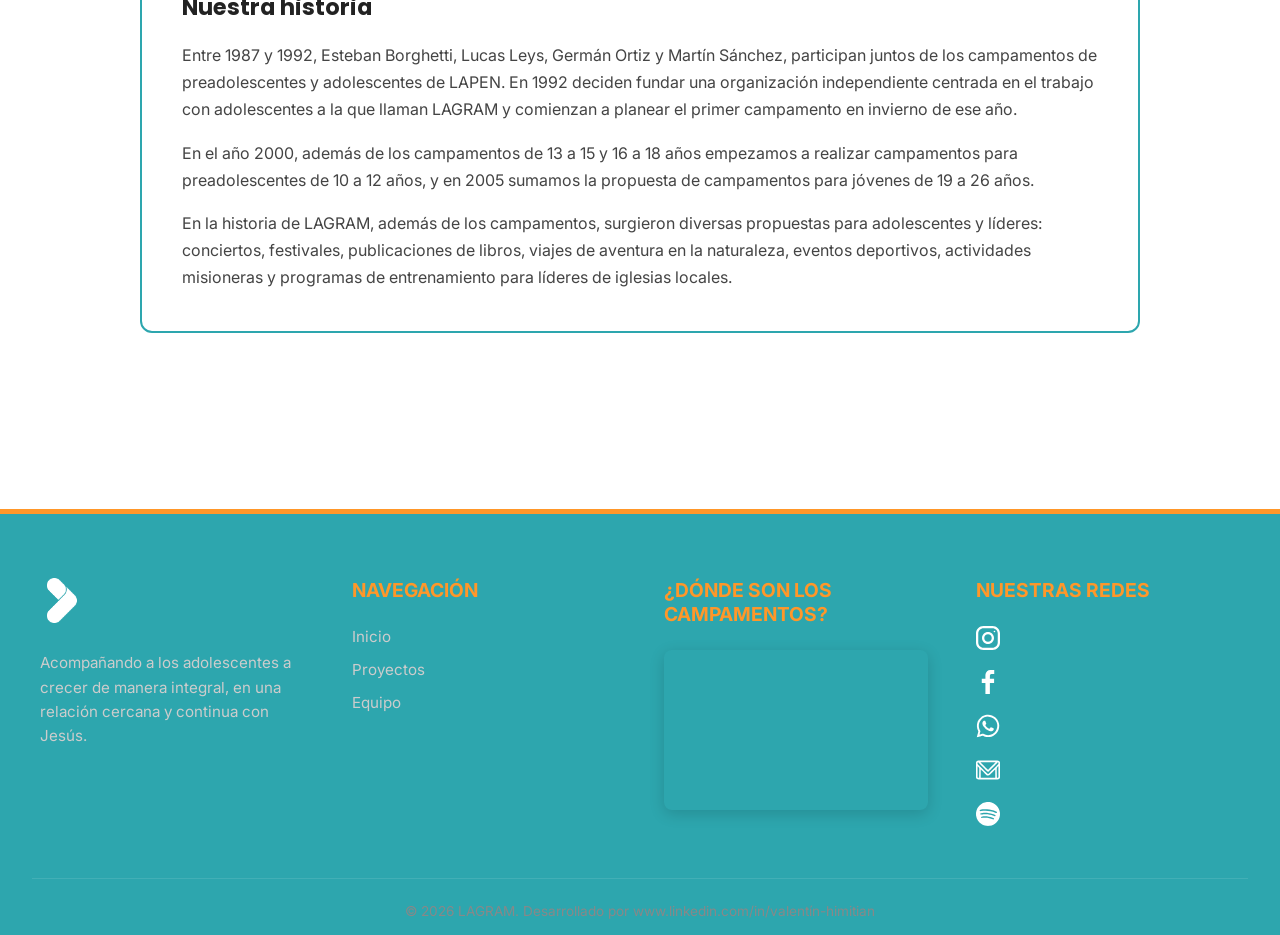
==== commit 9d3b65ce: "feat: página de Equipo con identidad, directoras, comisión e historia Contenido copiado textual de l" ====
--- a/equipo.html
+++ b/equipo.html
@@ -43,9 +43,102 @@
     </div>
 </header>
 
-    <!-- EL ESPACIO PARA TU NUEVO CONTENIDO -->
-    <main class="contenido-proyectos">
-        <!-- Acá maquetaremos el detalle de los campamentos -->
+    <main class="pagina-equipo">
+
+        <section class="proyectos-header">
+            <h1>Equipo</h1>
+        </section>
+
+        <!-- =========================================
+             NUESTRA IDENTIDAD
+        ========================================= -->
+        <section class="equipo-bloque equipo-identidad" id="identidad">
+            <div class="equipo-identidad__texto">
+                <h2 class="equipo-bloque__titulo">Nuestra identidad</h2>
+
+                <p>Somos un grupo de personas que ama a los adolescentes y trabaja con el deseo de que ellos vivan una amistad con Jesús. Nuestra existencia está íntimamente ligada a las iglesias locales. Recibimos de ellas adolescentes que participan de nuestras actividades y voluntarios que forman parte de los equipos de trabajo, quienes vuelven a sus congregaciones enriquecidos por la experiencia vivida con nosotros.</p>
+
+                <p>Como enseña nuestra visión, creemos que los adolescentes pueden crecer de manera integral en una relación con Jesús y sentimos que podemos hacer un aporte a este proceso. Este crecimiento es integral porque no sólo apunta a lo espiritual, sino también a lo físico, emocional, intelectual y social. Consideramos central que en esta etapa puedan desarrollar relaciones de discipulado con referentes en la fe, convicciones basadas en la práctica de la sabiduría y un entendimiento de la implicancia que tiene la vocación en sus próximos años.</p>
+
+                <p>Como organización, tenemos una identidad que nos distingue que llamamos ADN y está compuesto por los siguientes elementos:</p>
+
+                <dl class="equipo-adn">
+                    <div><dt>Amplitud</dt><dd>Nuestra propuesta conecta a la más alta diversidad alrededor de lo más sagrado que tenemos en común. Nos parecemos un poco a todos y mucho a nadie.</dd></div>
+                    <div><dt>Excelencia</dt><dd>Todo nuestro trabajo está en permanente mejora. Creemos que la excelencia no es un objetivo sino la manera en la que hacemos todo.</dd></div>
+                    <div><dt>Innovación</dt><dd>Buscamos desarrollar programas que, por la propuesta en sí o por la manera en la que la realizamos, hagan un aporte significativo a los adolescentes.</dd></div>
+                    <div><dt>Pasión</dt><dd>Creemos que servir es un privilegio que motiva los más altos sacrificios.</dd></div>
+                    <div><dt>Relaciones</dt><dd>Consideramos que la mejor forma de hacer las cosas es trabajando en equipo, en un clima de amistad. Todo lo que hacemos promueve la integración e interacción entre las personas.</dd></div>
+                </dl>
+
+                <h2 class="equipo-bloque__titulo">Nuestra manera de organizarnos</h2>
+                <p>Promovemos la dirección compartida en todas nuestras esferas basada en la convicción de que siempre dos son mejor que uno; y que el trabajo en equipo es una experimentación real de la Iglesia como cuerpo.</p>
+            </div>
+
+            <img src="assets/img/logo-lagram.png" alt="" class="equipo-identidad__logo">
+        </section>
+
+        <!-- =========================================
+             DIRECTORAS GENERALES
+        ========================================= -->
+        <section class="equipo-directoras" id="directoras">
+            <h2 class="equipo-seccion__titulo">Directoras Generales <span>2026-2030</span></h2>
+
+            <div class="equipo-directoras__grid">
+                <article class="directora" id="luciana-valle">
+                    <img src="assets/img/luli.png" alt="Luciana Valle" class="directora__foto">
+                    <h3 class="directora__nombre">Luciana Valle</h3>
+                    <p class="directora__bio">Es parte de LAGRAM hace mas de 15 años. Es miembro de la Iglesia Somos. Está casada con Santi y trabaja como docente de Nivel Inicial.</p>
+                </article>
+
+                <article class="directora" id="julieta-torralba">
+                    <img src="assets/img/juli.png" alt="Julieta Torralba" class="directora__foto">
+                    <h3 class="directora__nombre">Julieta Torralba</h3>
+                    <p class="directora__bio">Es parte de LAGRAM hace más de 15 años. Es miembro de la Iglesia Emanuel y trabaja asesorando a docentes de Nivel Primario.</p>
+                </article>
+            </div>
+        </section>
+
+        <!-- =========================================
+             COMISIÓN DIRECTIVA
+        ========================================= -->
+        <section class="equipo-comision" id="comision">
+            <div class="equipo-comision__foto">
+                <img src="assets/img/comision.jpg" alt="Directoras Generales y Comisión Directiva de LAGRAM" loading="lazy">
+                <div class="equipo-comision__panel">
+                    <h2>Comisión Directiva</h2>
+                    <p>Los Directores Generales están acompañados por tres miembros representativos del Equipo de Trabajo elegidos por nuestros voluntarios. En este momento la Comisión Directiva está formada por Camila Justo, Lucas Turriaga y Martina Valle.</p>
+                </div>
+            </div>
+
+            <div class="equipo-comision__miembros">
+                <article class="miembro-mini" id="camila-justo">
+                    <img src="assets/img/cami.png" alt="Camila Justo">
+                    <span>Camila Justo</span>
+                </article>
+                <article class="miembro-mini" id="lucas-turriaga">
+                    <img src="assets/img/turri.png" alt="Lucas Turriaga">
+                    <span>Lucas Turriaga</span>
+                </article>
+                <article class="miembro-mini" id="martina-valle">
+                    <img src="assets/img/martu.png" alt="Martina Valle">
+                    <span>Martina Valle</span>
+                </article>
+            </div>
+        </section>
+
+        <!-- =========================================
+             NUESTRA HISTORIA
+        ========================================= -->
+        <section class="equipo-bloque equipo-historia" id="historia">
+            <h2 class="equipo-bloque__titulo">Nuestra historia</h2>
+
+            <p>Entre 1987 y 1992, Esteban Borghetti, Lucas Leys, Germán Ortiz y Martín Sánchez, participan juntos de los campamentos de preadolescentes y adolescentes de LAPEN. En 1992 deciden fundar una organización independiente centrada en el trabajo con adolescentes a la que llaman LAGRAM y comienzan a planear el primer campamento en invierno de ese año.</p>
+
+            <p>En el año 2000, además de los campamentos de 13 a 15 y 16 a 18 años empezamos a realizar campamentos para preadolescentes de 10 a 12 años, y en 2005 sumamos la propuesta de campamentos para jóvenes de 19 a 26 años.</p>
+
+            <p>En la historia de LAGRAM, además de los campamentos, surgieron diversas propuestas para adolescentes y líderes: conciertos, festivales, publicaciones de libros, viajes de aventura en la naturaleza, eventos deportivos, actividades misioneras y programas de entrenamiento para líderes de iglesias locales.</p>
+        </section>
+
     </main>
 
 
@@ -63,7 +156,7 @@
                 <ul class="footer__links">
                     <li><a href="index.html">Inicio</a></li>
                     <li><a href="proyectos.html">Proyectos</a></li>
-                    <li><a href="equipo.html">ADN en acción</a></li>
+                    <li><a href="equipo.html">Equipo</a></li>
                 </ul>
             </div>
 
@@ -85,20 +178,20 @@
 
                 <!-- Mantenemos el modificador --vertical para que sigan apilados -->
                 <div class="footer__social footer__social--vertical">
-                    <a href="https://www.instagram.com/lagramoficial" target="_blank" aria-label="Instagram">
+                    <a href="https://www.instagram.com/lagramoficial" target="_blank" rel="noopener" aria-label="Instagram">
                         <img src="assets/img/instagram.svg" alt="IG">
                     </a>
-                    <a href="https://www.facebook.com/lagramoficial" target="_blank" aria-label="Facebook">
+                    <a href="https://www.facebook.com/lagramoficial" target="_blank" rel="noopener" aria-label="Facebook">
                         <img src="assets/img/facebook-footer.svg" alt="FB">
                     </a>
-                    <a href="https://wa.me/5491163765990" target="_blank" aria-label="WhatsApp">
+                    <a href="https://wa.me/5491163765990" target="_blank" rel="noopener" aria-label="WhatsApp">
                         <img src="assets/img/whatsapp-footer.svg" alt="WhatsApp">
                     </a>
                     <a href="mailto:info@lagram.com.ar" aria-label="Enviar correo por Gmail">
                         <img src="assets/img/gmail-footer.svg" alt="Gmail">
                     </a>
                     <!-- Nuevo ícono de Spotify (Asegurate de poner el link real de Lagram) -->
-                    <a href="https://open.spotify.com/user/lagramoficial?si=a2e627d1a4cd45a8" target="_blank" aria-label="Spotify">
+                    <a href="https://open.spotify.com/user/lagramoficial?si=a2e627d1a4cd45a8" target="_blank" rel="noopener" aria-label="Spotify">
                         <img src="assets/img/spotify-footer.svg" alt="Spotify">
                     </a>
                 </div>
--- a/assets/css/estilos.css
+++ b/assets/css/estilos.css
@@ -5,6 +5,11 @@
     margin: 0;
     padding: 0;
     box-sizing: border-box;
+}
+
+/* El atributo hidden siempre oculta, aunque la clase tenga otro display */
+[hidden] {
+    display: none !important;
 }
 
 /* Candado anti-desbordamiento para celulares */
@@ -773,8 +778,49 @@
     display: block;
 }
 
-/* Que el header fijo no tape el campamento al llegar con un link #ancla */
-.proyecto-row,
+/* Textos */
+.proyecto-row__texto {
+    flex: 1; /* Le decimos que ocupe la otra mitad (50%) */
+}
+
+.proyecto-row__texto h2 {
+    font-family: var(--fuente-titulos);
+    font-size: 2.5rem;
+    color: var(--color-primario); /* Naranja institucional */
+    margin-bottom: 1rem;
+    line-height: 1.2;
+}
+
+.proyecto-row__texto p {
+    font-family: var(--fuente-parrafos);
+    font-size: 1.1rem;
+    margin-bottom: 2rem;
+    color: #555; /* Un gris oscuro para buena lectura */
+}
+
+/* --- ZONA SECUNDARIA --- */
+.proyectos-secundarios {
+    padding: 5rem 2rem;
+    background-color: #f2f9f9; /* El fondo sutil (tint) que usamos en la Home */
+    text-align: center;
+}
+
+.proyectos-secundarios__titulo {
+    font-family: var(--fuente-titulos);
+    font-size: 2rem;
+    margin-bottom: 3rem;
+}
+/* --- CUADRÍCULA DE TARJETAS SECUNDARIAS --- */
+.grid-proyectos {
+    display: grid;
+    /* Esto crea columnas automáticas que no bajan de 280px de ancho */
+    grid-template-columns: repeat(auto-fit, minmax(280px, 1fr));
+    gap: 2rem;
+    max-width: 1000px;
+    margin: 0 auto;
+    padding: 0 2rem; /* Margen de seguridad lateral */
+}
+
 .tarjeta-iniciativa {
     background-color: #ffffff;
     border-radius: 12px;
@@ -969,6 +1015,7 @@
 .popup-btn:hover {
     background-color: #e3821d;
 }
+
 /* =========================================
    BOTONES GENERALES
    (Las clases .btn ya se usaban en el HTML pero no tenían estilos)
@@ -1021,3 +1068,607 @@
     align-items: flex-start;
     margin-top: 0;
 }
+
+/* =========================================
+   PÁGINA DE INSCRIPCIÓN
+========================================= */
+.inscripcion {
+    max-width: 720px;
+    margin: 0 auto 6rem;
+    padding: 0 1.25rem;
+}
+
+/* --- Cuadro de información de la temporada --- */
+.inscripcion-info {
+    border: 2px solid var(--color-secundario);
+    border-radius: 12px;
+    padding: 2rem;
+    margin-bottom: 2.5rem;
+}
+
+.inscripcion-info__titulo {
+    font-size: 1.4rem;
+    color: var(--color-secundario);
+    margin-bottom: 1.5rem;
+}
+
+.inscripcion-info__lista > div + div {
+    margin-top: 1.25rem;
+}
+
+.inscripcion-info__lista dt {
+    font-family: var(--fuente-titulos);
+    font-weight: 800;
+    color: var(--color-primario);
+    margin-bottom: 0.35rem;
+}
+
+.inscripcion-info__lista dd {
+    color: #444;
+    line-height: 1.6;
+}
+
+.inscripcion-info__lista a {
+    color: var(--color-secundario);
+    font-weight: 600;
+}
+
+.inscripcion-info__campas {
+    list-style: none;
+}
+
+.inscripcion-info__campas li {
+    display: grid;
+    grid-template-columns: 1fr 1fr auto;
+    gap: 0.75rem;
+    padding: 0.4rem 0;
+    border-bottom: 1px solid #eee;
+}
+
+/* --- Avisos --- */
+.inscripcion-aviso {
+    background: #fff7ee;
+    border-left: 4px solid var(--color-primario);
+    border-radius: 8px;
+    padding: 1rem 1.25rem;
+    margin: 1rem 0 1.5rem;
+    color: #444;
+    line-height: 1.5;
+}
+
+.inscripcion-aviso a {
+    color: var(--color-secundario);
+    font-weight: 600;
+}
+
+/* --- Formulario --- */
+.formulario {
+    background: #fff;
+    border-radius: 16px;
+    box-shadow: 0 6px 25px rgba(0, 0, 0, 0.07);
+    padding: 2rem;
+    scroll-margin-top: 110px;
+}
+
+.formulario__progreso {
+    margin-bottom: 2rem;
+}
+
+.formulario__paso-texto {
+    font-size: 0.85rem;
+    font-weight: 600;
+    color: #777;
+    margin-bottom: 0.5rem;
+}
+
+.formulario__barra {
+    height: 6px;
+    background: #eef3f3;
+    border-radius: 3px;
+    overflow: hidden;
+}
+
+.formulario__barra-relleno {
+    height: 100%;
+    width: 25%;
+    background: linear-gradient(to right, var(--color-secundario), var(--color-primario));
+    transition: width 0.4s ease;
+}
+
+.formulario__paso {
+    border: none;
+}
+
+.formulario__titulo {
+    font-family: var(--fuente-titulos);
+    font-weight: 800;
+    font-size: 1.6rem;
+    color: var(--color-texto);
+    margin-bottom: 1.5rem;
+}
+
+/* --- Campos --- */
+.campo {
+    margin-bottom: 1.5rem;
+}
+
+.campo[hidden] {
+    display: none;
+}
+
+.campo-fila {
+    display: grid;
+    grid-template-columns: 1fr 1fr;
+    gap: 0 1rem;
+}
+
+.campo--corto {
+    max-width: 200px;
+}
+
+.campo__label {
+    display: block;
+    font-weight: 600;
+    margin-bottom: 0.5rem;
+    color: var(--color-texto);
+}
+
+.campo__req {
+    color: var(--color-primario);
+}
+
+.campo__ayuda {
+    font-size: 0.9rem;
+    color: #666;
+    line-height: 1.5;
+    margin: 0.25rem 0 0.75rem;
+}
+
+.campo input[type="text"],
+.campo input[type="email"],
+.campo input[type="tel"],
+.campo input[type="date"],
+.campo select,
+.campo textarea {
+    width: 100%;
+    font: inherit;
+    font-size: 1rem; /* 16px evita que el iPhone haga zoom al tocar el campo */
+    padding: 0.75rem 0.9rem;
+    border: 1.5px solid #d6dede;
+    border-radius: 8px;
+    background: #fff;
+    color: var(--color-texto);
+    transition: border-color 0.2s, box-shadow 0.2s;
+}
+
+.campo textarea {
+    resize: vertical;
+}
+
+.campo input:focus,
+.campo select:focus,
+.campo textarea:focus {
+    outline: none;
+    border-color: var(--color-secundario);
+    box-shadow: 0 0 0 3px rgba(45, 166, 174, 0.2);
+}
+
+.campo select:disabled {
+    background: #f5f7f7;
+    color: #999;
+}
+
+.campo__error {
+    color: #c0392b;
+    font-size: 0.875rem;
+    margin-top: 0.4rem;
+    min-height: 0;
+}
+
+.campo.campo--error input,
+.campo.campo--error select,
+.campo.campo--error textarea,
+.campo.campo--error .opcion {
+    border-color: #c0392b;
+}
+
+/* --- Opciones tipo tarjeta (radios y checkbox) --- */
+.opciones {
+    display: flex;
+    flex-direction: column;
+    gap: 0.6rem;
+}
+
+.opciones--fila {
+    flex-direction: row;
+    flex-wrap: wrap;
+}
+
+.opcion {
+    display: flex;
+    align-items: center;
+    gap: 0.75rem;
+    padding: 0.8rem 1rem;
+    border: 1.5px solid #d6dede;
+    border-radius: 8px;
+    cursor: pointer;
+    line-height: 1.4;
+    transition: border-color 0.2s, background-color 0.2s;
+}
+
+.opcion:hover {
+    border-color: var(--color-secundario);
+}
+
+.opcion input {
+    accent-color: var(--color-primario);
+    width: 1.1rem;
+    height: 1.1rem;
+    flex-shrink: 0;
+}
+
+.opcion:has(input:checked) {
+    border-color: var(--color-primario);
+    background: #fff7ee;
+}
+
+.opcion:has(input:focus-visible) {
+    box-shadow: 0 0 0 3px rgba(255, 151, 41, 0.3);
+}
+
+.opcion--check {
+    align-items: flex-start;
+    font-size: 0.95rem;
+}
+
+.opcion--check input {
+    margin-top: 0.15rem;
+}
+
+/* --- Bloque del adulto responsable --- */
+.formulario__destacado {
+    background: #f2f9f9;
+    border-radius: 12px;
+    padding: 1.5rem;
+    margin-bottom: 1.5rem;
+}
+
+.formulario__destacado h3 {
+    color: var(--color-secundario);
+    margin-bottom: 0.5rem;
+}
+
+.formulario__destacado > p {
+    color: #555;
+    font-size: 0.95rem;
+    line-height: 1.5;
+    margin-bottom: 1.25rem;
+}
+
+.formulario__destacado .campo {
+    margin-bottom: 0;
+}
+
+/* --- Botones del formulario --- */
+.formulario__acciones {
+    display: flex;
+    justify-content: space-between;
+    gap: 1rem;
+    margin-top: 1rem;
+}
+
+.formulario__acciones .btn--primario {
+    margin-left: auto;
+}
+
+.formulario__acciones .btn:disabled {
+    opacity: 0.6;
+    cursor: wait;
+    transform: none;
+}
+
+.formulario__error-general {
+    color: #c0392b;
+    margin-top: 1rem;
+    text-align: center;
+}
+
+/* --- Pantalla de éxito --- */
+.formulario-exito {
+    text-align: center;
+    background: #fff;
+    border-radius: 16px;
+    box-shadow: 0 6px 25px rgba(0, 0, 0, 0.07);
+    padding: 3rem 2rem;
+    outline: none;
+}
+
+.formulario-exito h2 {
+    color: var(--color-primario);
+    font-size: 1.8rem;
+    margin-bottom: 1rem;
+}
+
+.formulario-exito p {
+    color: #555;
+    line-height: 1.6;
+    margin-bottom: 2rem;
+}
+
+/* --- Mobile --- */
+@media (max-width: 600px) {
+    .inscripcion-info,
+    .formulario {
+        padding: 1.5rem 1.1rem;
+    }
+
+    .campo-fila {
+        grid-template-columns: 1fr;
+    }
+
+    .inscripcion-info__campas li {
+        grid-template-columns: 1fr auto;
+    }
+
+    .inscripcion-info__campas li span:first-of-type {
+        grid-column: 1 / -1;
+        grid-row: 2;
+        color: #777;
+        font-size: 0.9rem;
+    }
+
+    .formulario__acciones .btn {
+        flex: 1;
+        text-align: center;
+    }
+}
+
+/* Los links con #ancla dejan lugar para el header fijo */
+html {
+    scroll-padding-top: 100px;
+}
+
+/* Las tarjetas del carrusel del Inicio ahora son links a la página de Equipo */
+a.miembro {
+    display: block;
+    text-decoration: none;
+    color: inherit;
+    transition: transform 0.3s ease, box-shadow 0.3s ease;
+}
+
+a.miembro:hover {
+    transform: translateY(-5px);
+    box-shadow: 0 8px 25px rgba(0, 0, 0, 0.1);
+}
+
+/* =========================================
+   PÁGINA DE EQUIPO
+========================================= */
+.pagina-equipo {
+    padding-bottom: 6rem;
+}
+
+/* Bloques con borde (Identidad e Historia) */
+.equipo-bloque {
+    max-width: 1000px;
+    margin: 0 auto 5rem;
+    padding: 2.5rem;
+    border: 2px solid var(--color-secundario);
+    border-radius: 12px;
+    color: #444;
+    line-height: 1.7;
+}
+
+/* El margen lateral en pantallas medianas */
+@media (max-width: 1060px) {
+    .equipo-bloque {
+        margin-left: 1.25rem;
+        margin-right: 1.25rem;
+    }
+}
+
+.equipo-bloque p + p {
+    margin-top: 1rem;
+}
+
+.equipo-bloque__titulo {
+    font-size: 1.4rem;
+    color: var(--color-texto);
+    margin-bottom: 1rem;
+}
+
+.equipo-bloque__titulo:not(:first-child) {
+    margin-top: 2.5rem;
+}
+
+/* --- Identidad --- */
+.equipo-identidad {
+    display: grid;
+    grid-template-columns: 1fr 260px;
+    gap: 3rem;
+    align-items: center;
+}
+
+.equipo-identidad__logo {
+    width: 100%;
+    height: auto;
+}
+
+.equipo-adn {
+    margin: 1.25rem 0 0;
+    display: grid;
+    gap: 0.75rem;
+}
+
+.equipo-adn > div {
+    padding-left: 1rem;
+    border-left: 3px solid var(--color-primario);
+}
+
+.equipo-adn dt {
+    font-family: var(--fuente-titulos);
+    font-weight: 800;
+    text-transform: uppercase;
+    letter-spacing: 0.5px;
+    color: var(--color-texto);
+}
+
+/* --- Directoras --- */
+.equipo-directoras {
+    max-width: 900px;
+    margin: 0 auto 5rem;
+    padding: 0 1.25rem;
+    text-align: center;
+}
+
+.equipo-seccion__titulo {
+    font-size: 2.5rem;
+    color: var(--color-primario);
+    text-transform: uppercase;
+    line-height: 1.15;
+    margin-bottom: 3rem;
+}
+
+.equipo-seccion__titulo span {
+    display: block;
+    color: var(--color-texto);
+}
+
+.equipo-directoras__grid {
+    display: grid;
+    grid-template-columns: repeat(auto-fit, minmax(260px, 1fr));
+    gap: 3rem;
+}
+
+.directora__foto {
+    width: 180px;
+    height: 180px;
+    border-radius: 50%;
+    object-fit: cover;
+    border: 4px solid var(--color-secundario);
+    margin-bottom: 1.25rem;
+}
+
+.directora__nombre {
+    font-size: 1.3rem;
+    margin-bottom: 0.5rem;
+}
+
+.directora__bio {
+    color: #555;
+    line-height: 1.6;
+    max-width: 340px;
+    margin: 0 auto;
+}
+
+/* --- Comisión Directiva (foto grande con panel naranja) --- */
+.equipo-comision {
+    position: relative;
+    max-width: 1200px;
+    margin: 0 auto 5rem;
+}
+
+.equipo-comision__foto {
+    position: relative;
+}
+
+.equipo-comision__foto img {
+    display: block;
+    width: 100%;
+    aspect-ratio: 3 / 2;
+    max-height: 640px;
+    object-fit: cover;
+}
+
+.equipo-comision__panel {
+    position: absolute;
+    left: 6%;
+    right: 6%;
+    bottom: 3rem;
+    background: rgba(255, 151, 41, 0.92);
+    color: #fff;
+    padding: 1.75rem 2rem;
+    border-radius: 4px;
+}
+
+.equipo-comision__panel h2 {
+    font-size: 2.6rem;
+    text-transform: uppercase;
+    line-height: 1.1;
+    margin-bottom: 0.5rem;
+}
+
+.equipo-comision__panel p {
+    line-height: 1.5;
+    max-width: 760px;
+}
+
+.equipo-comision__miembros {
+    display: flex;
+    justify-content: center;
+    flex-wrap: wrap;
+    gap: 2.5rem;
+    margin-top: 2.5rem;
+    padding: 0 1.25rem;
+}
+
+.miembro-mini {
+    display: flex;
+    flex-direction: column;
+    align-items: center;
+    gap: 0.75rem;
+    font-family: var(--fuente-titulos);
+    font-weight: 800;
+}
+
+.miembro-mini img {
+    width: 110px;
+    height: 110px;
+    border-radius: 50%;
+    object-fit: cover;
+    border: 3px solid var(--color-primario);
+}
+
+/* --- Mobile --- */
+@media (max-width: 768px) {
+    .equipo-bloque {
+        padding: 1.75rem 1.25rem;
+    }
+
+    .equipo-identidad {
+        grid-template-columns: 1fr;
+    }
+
+    .equipo-identidad__logo {
+        display: none; /* En celular el logo ocupa mucho lugar sin aportar */
+    }
+
+    .equipo-seccion__titulo {
+        font-size: 1.9rem;
+    }
+
+    /* En celular el panel va debajo de la foto, no encima */
+    .equipo-comision__panel {
+        position: static;
+        border-radius: 0;
+        padding: 1.5rem 1.25rem;
+    }
+
+    .equipo-comision__panel h2 {
+        font-size: 1.9rem;
+    }
+
+    .equipo-comision__miembros {
+        gap: 1rem;
+    }
+
+    .miembro-mini {
+        font-size: 0.85rem;
+        text-align: center;
+    }
+
+    .miembro-mini img {
+        width: 80px;
+        height: 80px;
+    }
+}
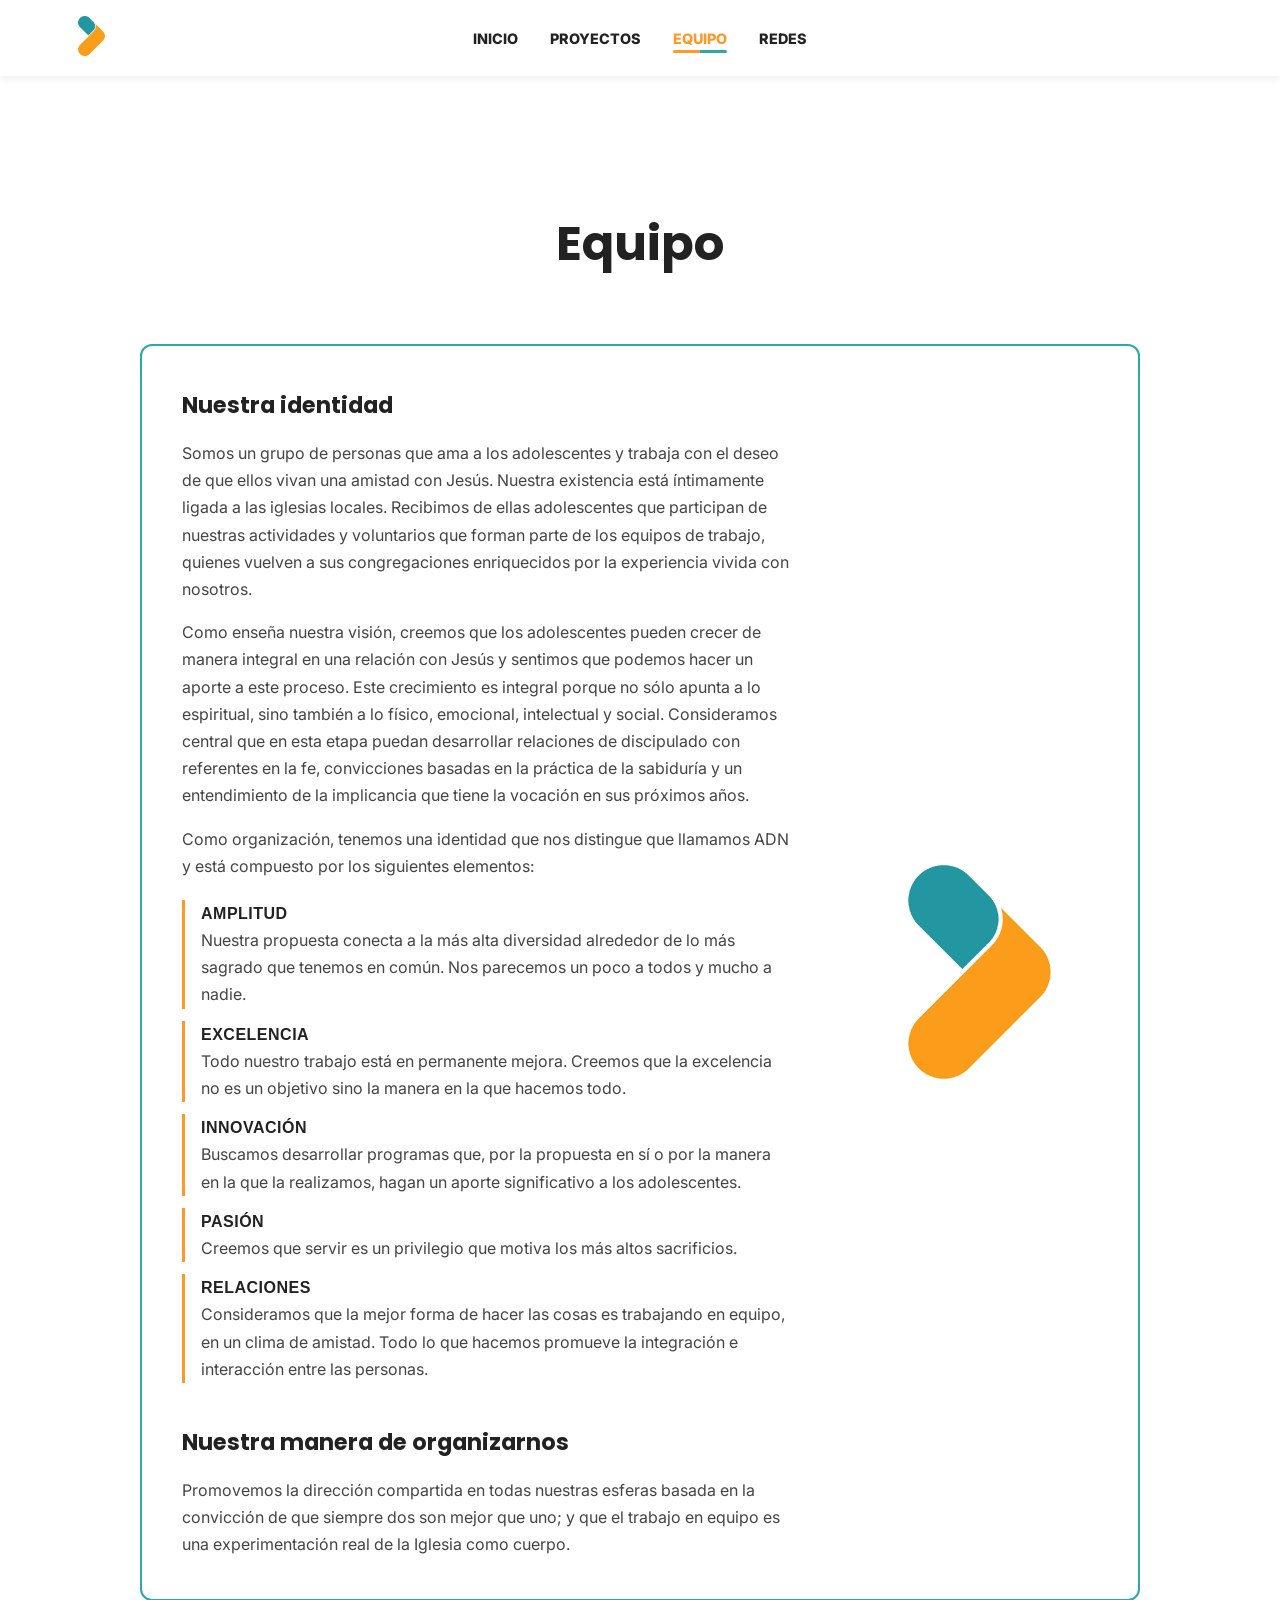
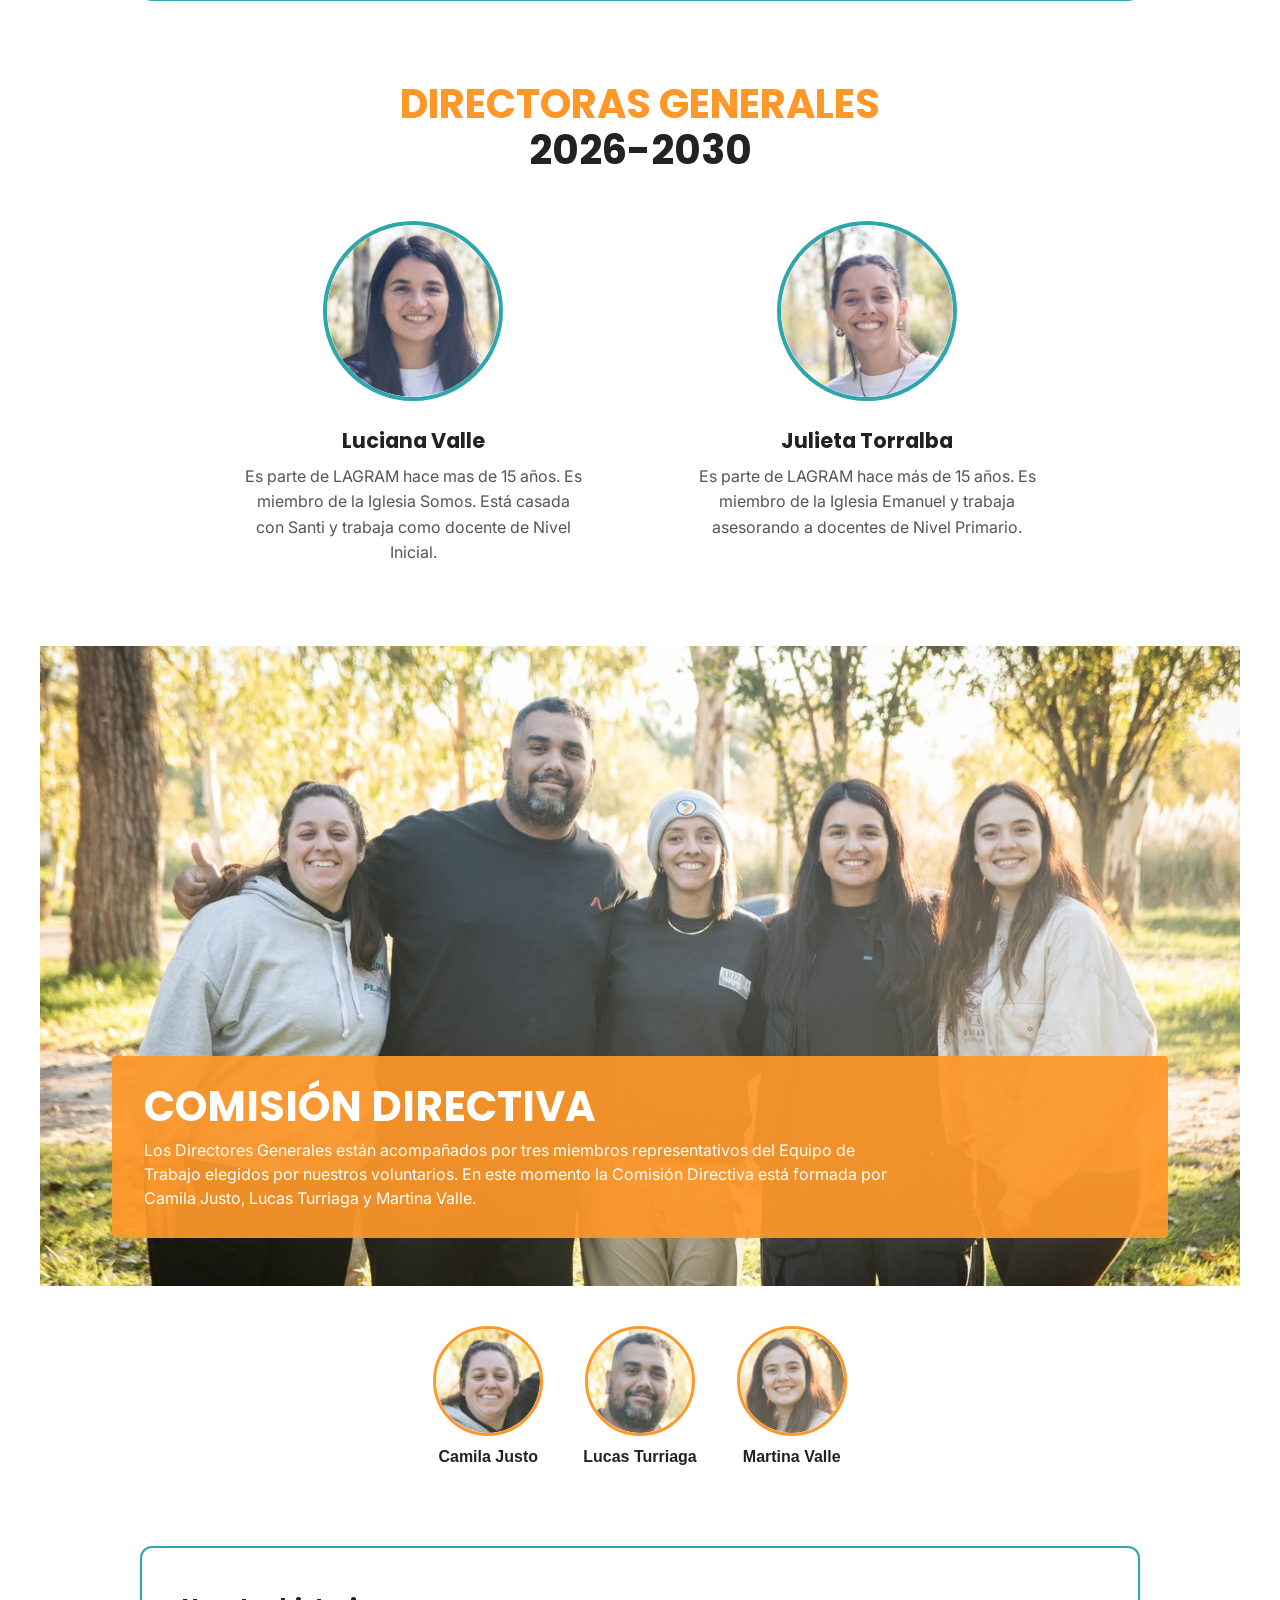
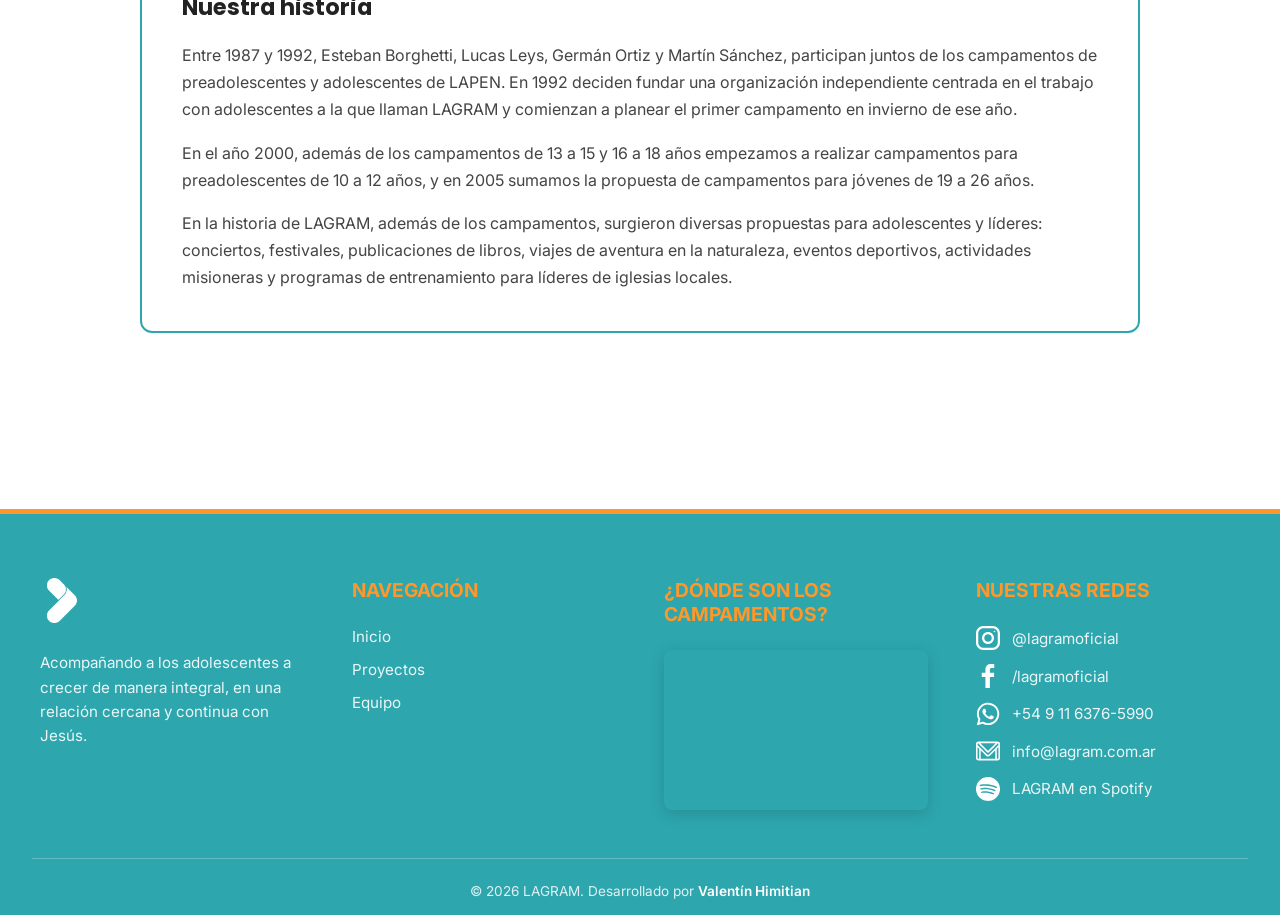
==== commit 823c2afc: "feat: redes del footer con texto y crédito legible - Cada ícono de redes muestra al lado su usuario," ====
--- a/equipo.html
+++ b/equipo.html
@@ -3,6 +3,12 @@
 <head>
     <meta charset="UTF-8">
     <meta name="viewport" content="width=device-width, initial-scale=1.0">
+    <meta name="description" content="Nuestra identidad, nuestro ADN, las Directoras Generales, la Comisión Directiva y la historia de LAGRAM desde 1992.">
+    <meta property="og:title" content="Equipo | LAGRAM">
+    <meta property="og:description" content="Nuestra identidad, nuestro ADN, las Directoras Generales, la Comisión Directiva y la historia de LAGRAM desde 1992.">
+    <meta property="og:type" content="website">
+    <meta property="og:locale" content="es_AR">
+    <meta name="theme-color" content="#2DA6AE">
     <title>Equipo | LAGRAM</title>
     <link rel="icon" type="image/png" href="assets/img/iso.png">
 
@@ -176,23 +182,26 @@
             <div class="footer__columna">
                 <h4 class="footer__titulo">Nuestras Redes</h4>
 
-                <!-- Mantenemos el modificador --vertical para que sigan apilados -->
                 <div class="footer__social footer__social--vertical">
-                    <a href="https://www.instagram.com/lagramoficial" target="_blank" rel="noopener" aria-label="Instagram">
-                        <img src="assets/img/instagram.svg" alt="IG">
-                    </a>
-                    <a href="https://www.facebook.com/lagramoficial" target="_blank" rel="noopener" aria-label="Facebook">
-                        <img src="assets/img/facebook-footer.svg" alt="FB">
-                    </a>
-                    <a href="https://wa.me/5491163765990" target="_blank" rel="noopener" aria-label="WhatsApp">
-                        <img src="assets/img/whatsapp-footer.svg" alt="WhatsApp">
-                    </a>
-                    <a href="mailto:info@lagram.com.ar" aria-label="Enviar correo por Gmail">
-                        <img src="assets/img/gmail-footer.svg" alt="Gmail">
-                    </a>
-                    <!-- Nuevo ícono de Spotify (Asegurate de poner el link real de Lagram) -->
-                    <a href="https://open.spotify.com/user/lagramoficial?si=a2e627d1a4cd45a8" target="_blank" rel="noopener" aria-label="Spotify">
-                        <img src="assets/img/spotify-footer.svg" alt="Spotify">
+                    <a href="https://www.instagram.com/lagramoficial" target="_blank" rel="noopener">
+                        <img src="assets/img/instagram.svg" alt="" aria-hidden="true">
+                        <span>@lagramoficial</span>
+                    </a>
+                    <a href="https://www.facebook.com/lagramoficial" target="_blank" rel="noopener">
+                        <img src="assets/img/facebook-footer.svg" alt="" aria-hidden="true">
+                        <span>/lagramoficial</span>
+                    </a>
+                    <a href="https://wa.me/5491163765990" target="_blank" rel="noopener">
+                        <img src="assets/img/whatsapp-footer.svg" alt="" aria-hidden="true">
+                        <span>+54 9 11 6376-5990</span>
+                    </a>
+                    <a href="mailto:info@lagram.com.ar">
+                        <img src="assets/img/gmail-footer.svg" alt="" aria-hidden="true">
+                        <span>info@lagram.com.ar</span>
+                    </a>
+                    <a href="https://open.spotify.com/user/lagramoficial?si=a2e627d1a4cd45a8" target="_blank" rel="noopener">
+                        <img src="assets/img/spotify-footer.svg" alt="" aria-hidden="true">
+                        <span>LAGRAM en Spotify</span>
                     </a>
                 </div>
             </div>
@@ -200,7 +209,7 @@
         </div>
 
         <div class="footer__copyright">
-            <p>&copy; 2026 LAGRAM. Desarrollado por <a href="https://www.linkedin.com/in/valentín-himitian" target="_blank" style="color: inherit; text-decoration: none;">www.linkedin.com/in/valentín-himitian</a></p>
+            <p>&copy; 2026 LAGRAM. Desarrollado por <a href="https://www.linkedin.com/in/valent%C3%ADn-himitian" target="_blank" rel="noopener">Valentín Himitian</a></p>
         </div>
     </footer>
 
--- a/assets/css/estilos.css
+++ b/assets/css/estilos.css
@@ -1066,7 +1066,47 @@
 .footer__social--vertical {
     flex-direction: column;
     align-items: flex-start;
+    gap: 0.85rem;
     margin-top: 0;
+}
+
+.footer__social--vertical a {
+    display: flex;
+    align-items: center;
+    gap: 0.75rem;
+    color: rgba(255, 255, 255, 0.9);
+    text-decoration: none;
+    font-size: 0.95rem;
+    transition: color 0.3s ease;
+}
+
+.footer__social--vertical a:hover {
+    color: var(--color-primario);
+}
+
+.footer__social--vertical img {
+    flex-shrink: 0;
+}
+
+/* Mejor contraste de los textos claros sobre el verde del footer */
+.footer__descripcion,
+.footer__links a {
+    color: rgba(255, 255, 255, 0.9);
+}
+
+.footer__copyright {
+    color: rgba(255, 255, 255, 0.85);
+    border-top-color: rgba(255, 255, 255, 0.25);
+}
+
+.footer__copyright a {
+    color: #fff;
+    font-weight: 600;
+    text-decoration: none;
+}
+
+.footer__copyright a:hover {
+    text-decoration: underline;
 }
 
 /* =========================================
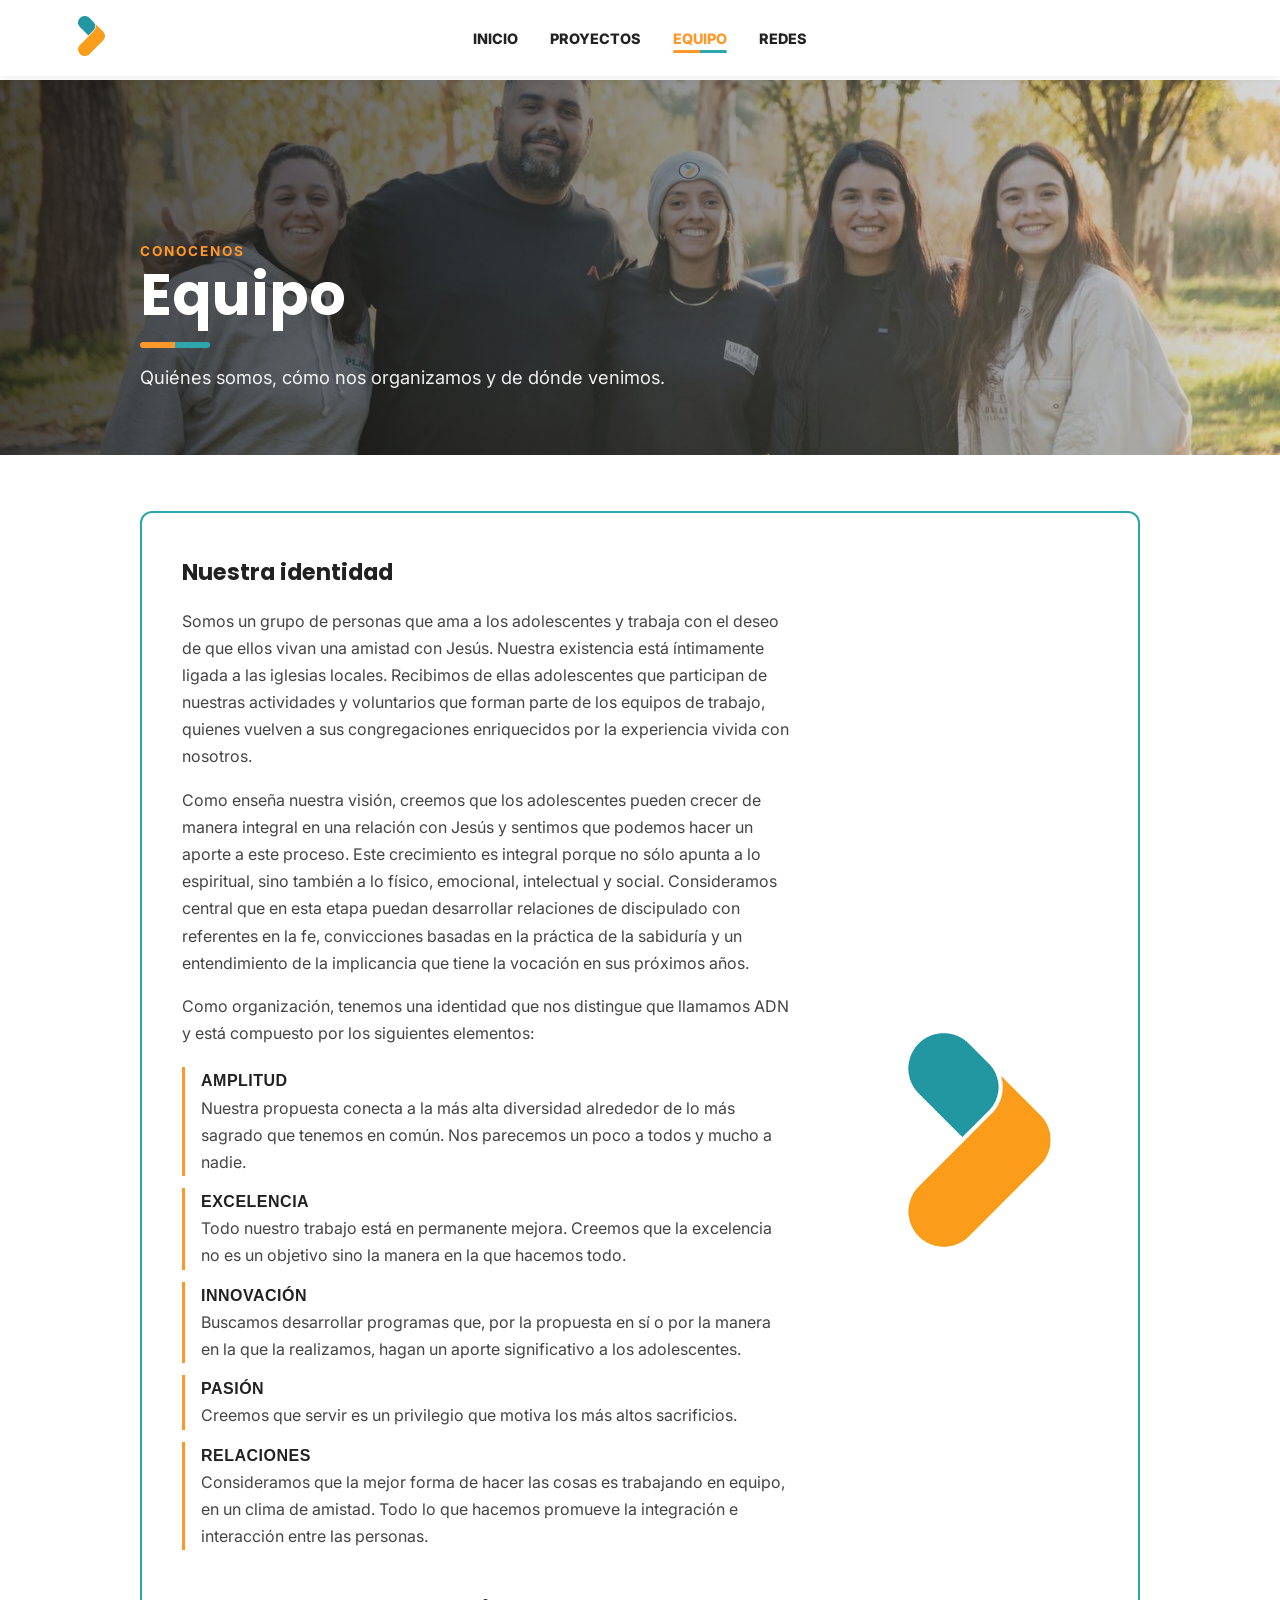
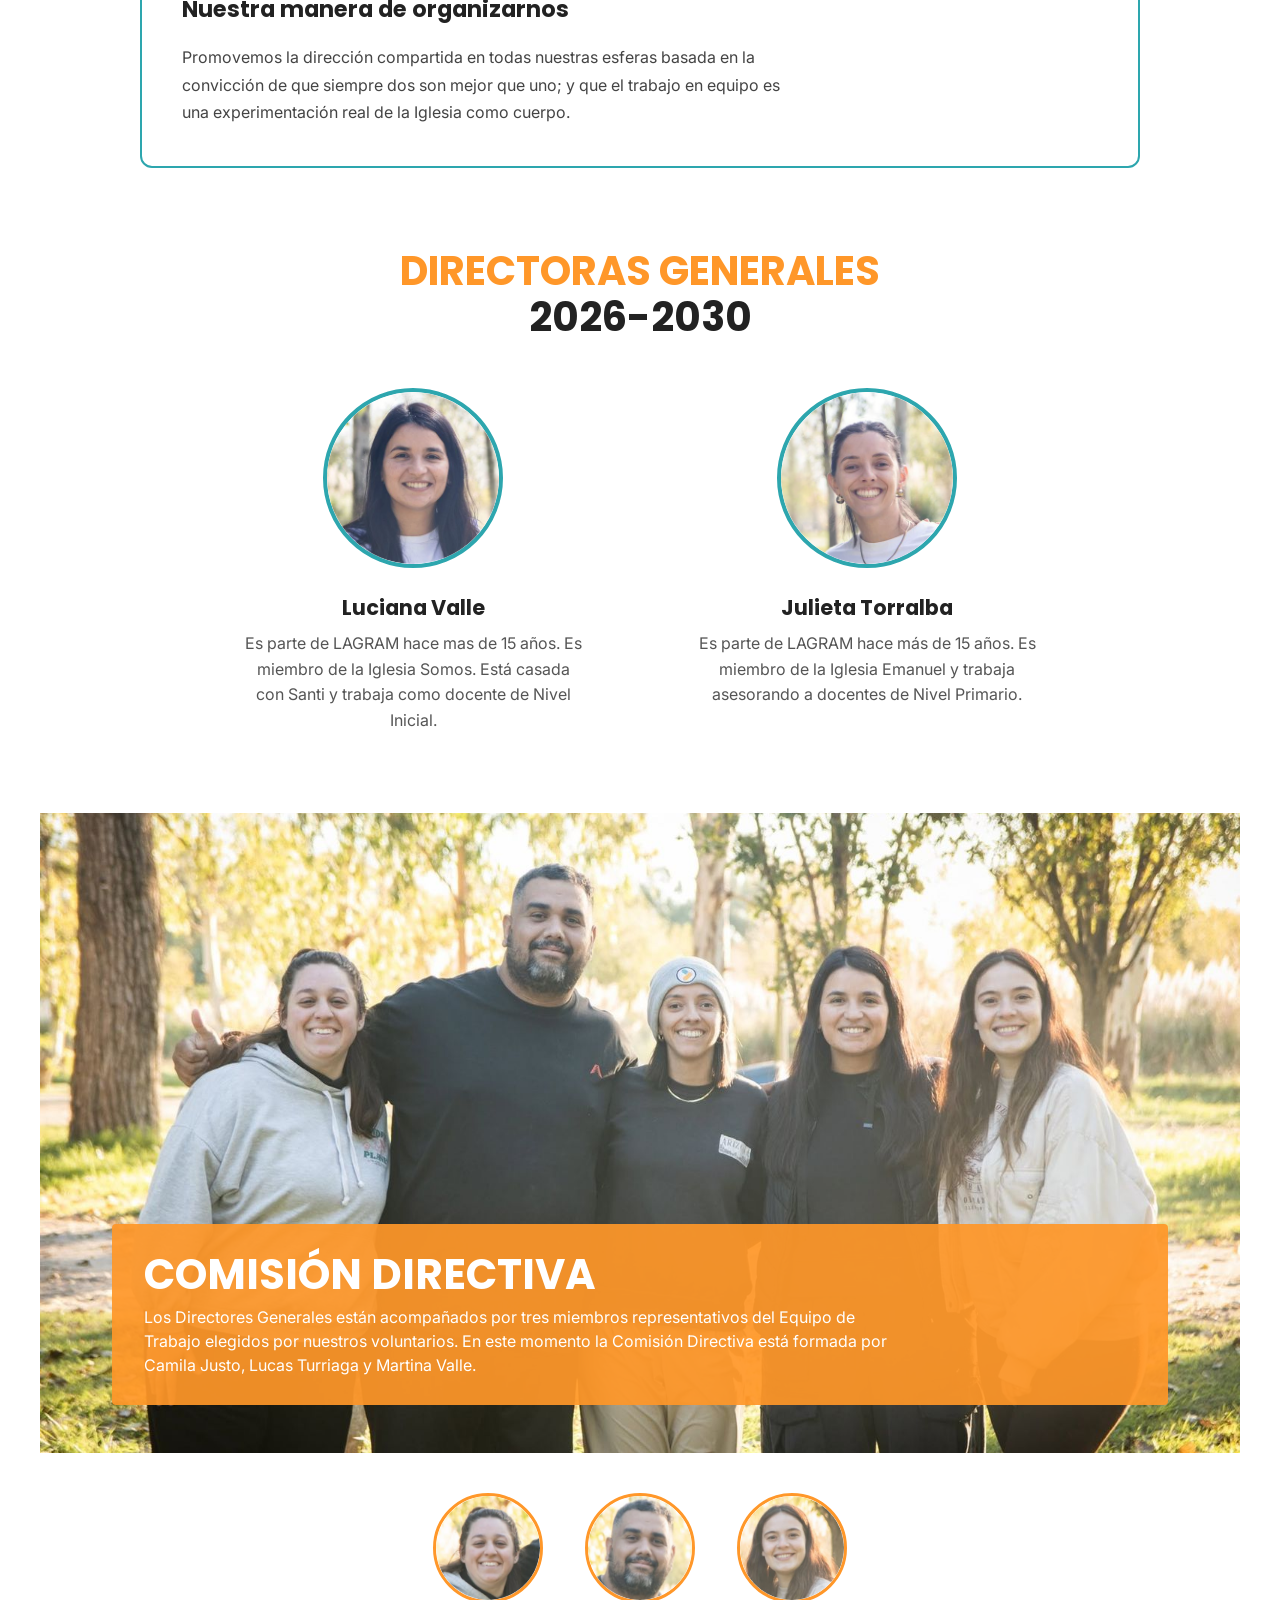
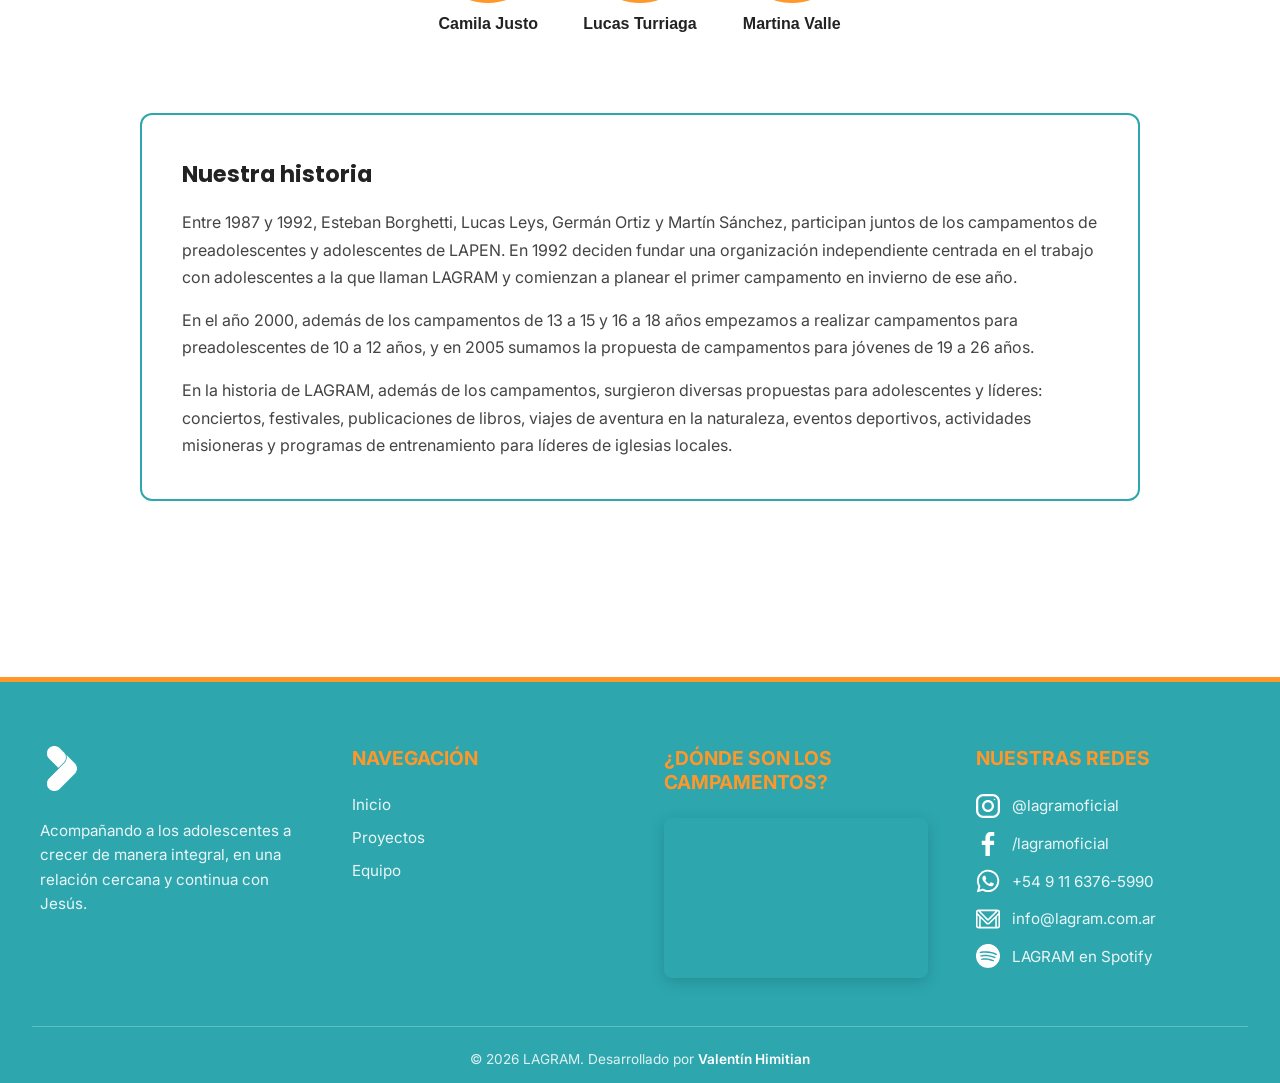
==== commit eb1ef983: "feat: encabezado con foto, páginas de cada propuesta y propuestas históricas Encabezado (opción D) e" ====
--- a/equipo.html
+++ b/equipo.html
@@ -51,8 +51,13 @@
 
     <main class="pagina-equipo">
 
-        <section class="proyectos-header">
-            <h1>Equipo</h1>
+        <!-- Encabezado con foto: se cambia la foto en background-image y el encuadre vertical en background-position -->
+        <section class="encabezado" style="background-image: url('assets/img/comision.jpg'); background-position: center 35%;">
+            <div class="encabezado__contenido">
+                <span class="encabezado__etiqueta">Conocenos</span>
+                <h1 class="encabezado__titulo">Equipo</h1>
+                <p class="encabezado__texto">Quiénes somos, cómo nos organizamos y de dónde venimos.</p>
+            </div>
         </section>
 
         <!-- =========================================
--- a/assets/css/estilos.css
+++ b/assets/css/estilos.css
@@ -729,16 +729,87 @@
    PÁGINA DE PROYECTOS (Jerarquía Híbrida)
 ========================================= */
 
-.proyectos-header {
-    text-align: center;
-    padding: 8rem 2rem 4rem; /* Un espacio grande arriba para que el Header fijo no tape el título */
-    background-color: var(--color-fondo);
-}
-
-.proyectos-header h1 {
+/* =========================================
+   ENCABEZADO DE PÁGINA (foto + título)
+   La foto va en el HTML: style="background-image: url(...); background-position: center 35%"
+   (si se pusiera acá, la ruta se tomaría desde la carpeta css/ y no cargaría).
+   Sin foto, queda el degradé verde de la marca.
+========================================= */
+.encabezado {
+    position: relative;
+    padding: 10rem 2rem 4rem; /* Arriba deja lugar para el header fijo */
+    margin-bottom: 3.5rem;
+    color: #fff;
+    background-color: #1f7d83;
+    background-image: linear-gradient(135deg, var(--color-secundario), #1f7d83);
+    background-size: cover;
+    background-position: center 40%;
+}
+
+/* Capa oscura encima de la foto: más oscura a la izquierda, donde va el texto */
+.encabezado::before {
+    content: "";
+    position: absolute;
+    inset: 0;
+    background: linear-gradient(90deg, rgba(20, 20, 20, 0.78) 0%, rgba(20, 20, 20, 0.45) 55%, rgba(20, 20, 20, 0.15) 100%);
+}
+
+.encabezado__contenido {
+    position: relative; /* Por encima de la capa oscura */
+    max-width: 1000px;
+    margin: 0 auto;
+}
+
+.encabezado__etiqueta {
+    display: inline-block;
+    font-weight: 700;
+    font-size: 0.85rem;
+    letter-spacing: 2px;
+    text-transform: uppercase;
+    color: var(--color-primario);
+    margin-bottom: 0.4rem;
+}
+
+.encabezado__titulo {
     font-family: var(--fuente-titulos);
-    font-size: 3rem;
-    color: var(--color-texto);
+    color: #fff;
+    font-size: 3.6rem;
+    line-height: 1.05;
+}
+
+/* La misma línea naranja y azul del menú activo */
+.encabezado__titulo::after {
+    content: "";
+    display: block;
+    width: 70px;
+    height: 6px;
+    border-radius: 3px;
+    margin-top: 1rem;
+    background: linear-gradient(90deg, var(--color-primario) 50%, var(--color-secundario) 50%);
+}
+
+.encabezado__texto {
+    color: rgba(255, 255, 255, 0.92);
+    font-size: 1.15rem;
+    line-height: 1.5;
+    margin-top: 1rem;
+    max-width: 560px;
+}
+
+@media (max-width: 768px) {
+    .encabezado {
+        padding: 8rem 1.25rem 3rem;
+        margin-bottom: 2.5rem;
+    }
+
+    /* En celular el texto ocupa todo el ancho: oscurecemos parejo */
+    .encabezado::before {
+        background: linear-gradient(rgba(20, 20, 20, 0.55), rgba(20, 20, 20, 0.7));
+    }
+
+    .encabezado__titulo {
+        font-size: 2.4rem;
+    }
 }
 
 /* --- ZONA VIP (Zig-Zag) --- */
@@ -885,10 +956,6 @@
         flex-direction: column; 
         gap: 2rem;
         text-align: center;
-    }
-    
-    .proyectos-header h1 {
-        font-size: 2.2rem;
     }
     
     .proyecto-row__texto h2 {
@@ -1712,3 +1779,244 @@
         height: 80px;
     }
 }
+
+/* Etiqueta de edades en las tarjetas de iniciativas */
+.tarjeta-iniciativa__edades {
+    display: inline-block;
+    background: #f2f9f9;
+    color: var(--color-secundario);
+    font-size: 0.8rem;
+    font-weight: 600;
+    padding: 0.25rem 0.6rem;
+    border-radius: 999px;
+    margin-bottom: 0.6rem;
+}
+
+/* --- Ajustes para el formulario de FILO --- */
+.inscripcion-info__intro {
+    color: #444;
+    line-height: 1.6;
+    margin-bottom: 1.5rem;
+}
+
+.inscripcion-info__lista dd p + p {
+    margin-top: 0.6rem;
+}
+
+/* Muchas opciones cortas: en dos columnas */
+.opciones--grilla {
+    display: grid;
+    grid-template-columns: 1fr 1fr;
+}
+
+@media (max-width: 600px) {
+    .opciones--grilla {
+        grid-template-columns: 1fr;
+    }
+}
+
+/* =========================================
+   ESTADO DE INSCRIPCIONES
+========================================= */
+
+/* "Más info" + "Inscripciones próximamente" en los campamentos */
+.proyecto-row__acciones {
+    display: flex;
+    flex-wrap: wrap;
+    align-items: center;
+    gap: 0.75rem 1.25rem;
+}
+
+.proyecto-row__estado {
+    font-size: 0.9rem;
+    font-weight: 600;
+    color: #777;
+}
+
+/* Cartel fijo del modo vista previa (?demo) */
+.cartel-demo {
+    position: fixed;
+    left: 50%;
+    bottom: 1rem;
+    transform: translateX(-50%);
+    z-index: 2000;
+    width: max-content;
+    max-width: calc(100% - 2rem);
+    background: var(--color-texto);
+    color: #fff;
+    font-size: 0.85rem;
+    line-height: 1.4;
+    padding: 0.6rem 1rem;
+    border-radius: 999px;
+    box-shadow: 0 6px 20px rgba(0, 0, 0, 0.25);
+    text-align: center;
+}
+
+.cartel-demo a {
+    color: var(--color-primario);
+    font-weight: 600;
+    margin-left: 0.5rem;
+}
+
+@media (max-width: 768px) {
+    .proyecto-row__acciones {
+        justify-content: center;
+    }
+
+    .cartel-demo {
+        border-radius: 12px;
+    }
+}
+
+.inscripcion-info__puntos {
+    margin: 0.6rem 0 0 1.2rem;
+}
+
+.inscripcion-info__puntos li + li {
+    margin-top: 0.4rem;
+}
+
+/* =========================================
+   PÁGINA DE UNA PROPUESTA (evento.html)
+========================================= */
+.inscripcion-aviso__nota {
+    margin-top: 0.4rem;
+    font-size: 0.92rem;
+    color: #666;
+}
+
+.inscripcion-info__lista ul {
+    margin: 0.4rem 0 0 1.2rem;
+}
+
+.cartel-vacio {
+    max-width: 420px;
+    margin: 1rem auto 2rem;
+    padding: 2.5rem 2rem;
+    background: #fff;
+    border: 1px solid #e3e8ea;
+    border-radius: 14px;
+    box-shadow: 0 6px 25px rgba(0, 0, 0, 0.05);
+    text-align: center;
+}
+
+.cartel-vacio__logo {
+    width: 160px;
+    height: auto;
+    margin-bottom: 1.25rem;
+}
+
+.cartel-vacio__titulo {
+    font-size: 1.4rem;
+    margin-bottom: 0.6rem;
+}
+
+.cartel-vacio__texto {
+    color: #555;
+    line-height: 1.55;
+}
+
+.cartel-vacio__texto a {
+    color: var(--color-secundario);
+    font-weight: 600;
+}
+
+.evento-volver {
+    text-align: center;
+    margin: 2.5rem 0 1rem;
+}
+
+/* =========================================
+   TARJETAS DE INICIATIVAS (links a evento.html)
+========================================= */
+a.tarjeta-iniciativa {
+    display: flex;
+    flex-direction: column;
+    text-decoration: none;
+    color: inherit;
+}
+
+.tarjeta-iniciativa__foto {
+    position: relative;
+}
+
+.tarjeta-iniciativa__cuerpo {
+    display: flex;
+    flex-direction: column;
+    flex: 1;
+}
+
+.tarjeta-iniciativa__mas {
+    margin-top: auto;
+    padding-top: 1rem;
+    font-weight: 600;
+    font-size: 0.95rem;
+    color: var(--color-secundario);
+}
+
+a.tarjeta-iniciativa:hover .tarjeta-iniciativa__mas {
+    color: var(--color-primario);
+}
+
+/* Etiqueta "Hasta 2024" sobre la foto */
+.tarjeta-iniciativa__epoca {
+    position: absolute;
+    top: 0.75rem;
+    left: 0.75rem;
+    background: rgba(20, 20, 20, 0.75);
+    color: #fff;
+    font-size: 0.78rem;
+    font-weight: 600;
+    padding: 0.25rem 0.65rem;
+    border-radius: 999px;
+}
+
+/* Propuestas que ya no se hacen: más tenues, como "álbum de recuerdos" */
+.tarjeta-iniciativa--pasada .tarjeta-iniciativa__imagen {
+    filter: grayscale(0.7);
+    transition: filter 0.3s ease;
+}
+
+.tarjeta-iniciativa--pasada:hover .tarjeta-iniciativa__imagen {
+    filter: grayscale(0);
+}
+
+.tarjeta-iniciativa--pasada .tarjeta-iniciativa__titulo {
+    color: var(--color-texto);
+}
+
+/* --- Sección "Propuestas que hicimos" --- */
+.proyectos-historicos {
+    padding: 4rem 2rem 5rem;
+    text-align: center;
+}
+
+.proyectos-historicos__titulo {
+    font-family: var(--fuente-titulos);
+    font-size: 1.8rem;
+    margin-bottom: 0.75rem;
+}
+
+.proyectos-historicos__texto {
+    max-width: 600px;
+    margin: 0 auto 2.5rem;
+    color: #666;
+    line-height: 1.6;
+}
+
+@media (max-width: 768px) {
+    .proyectos-historicos {
+        padding: 3rem 0 4rem;
+    }
+}
+
+/* La etiqueta de edades no se estira dentro de la tarjeta */
+.tarjeta-iniciativa__edades {
+    align-self: flex-start;
+}
+
+/* Páginas cortas: que el footer no quede flotando en el medio de la pantalla */
+.pagina-evento,
+.pagina-inscripcion {
+    min-height: 75vh;
+}
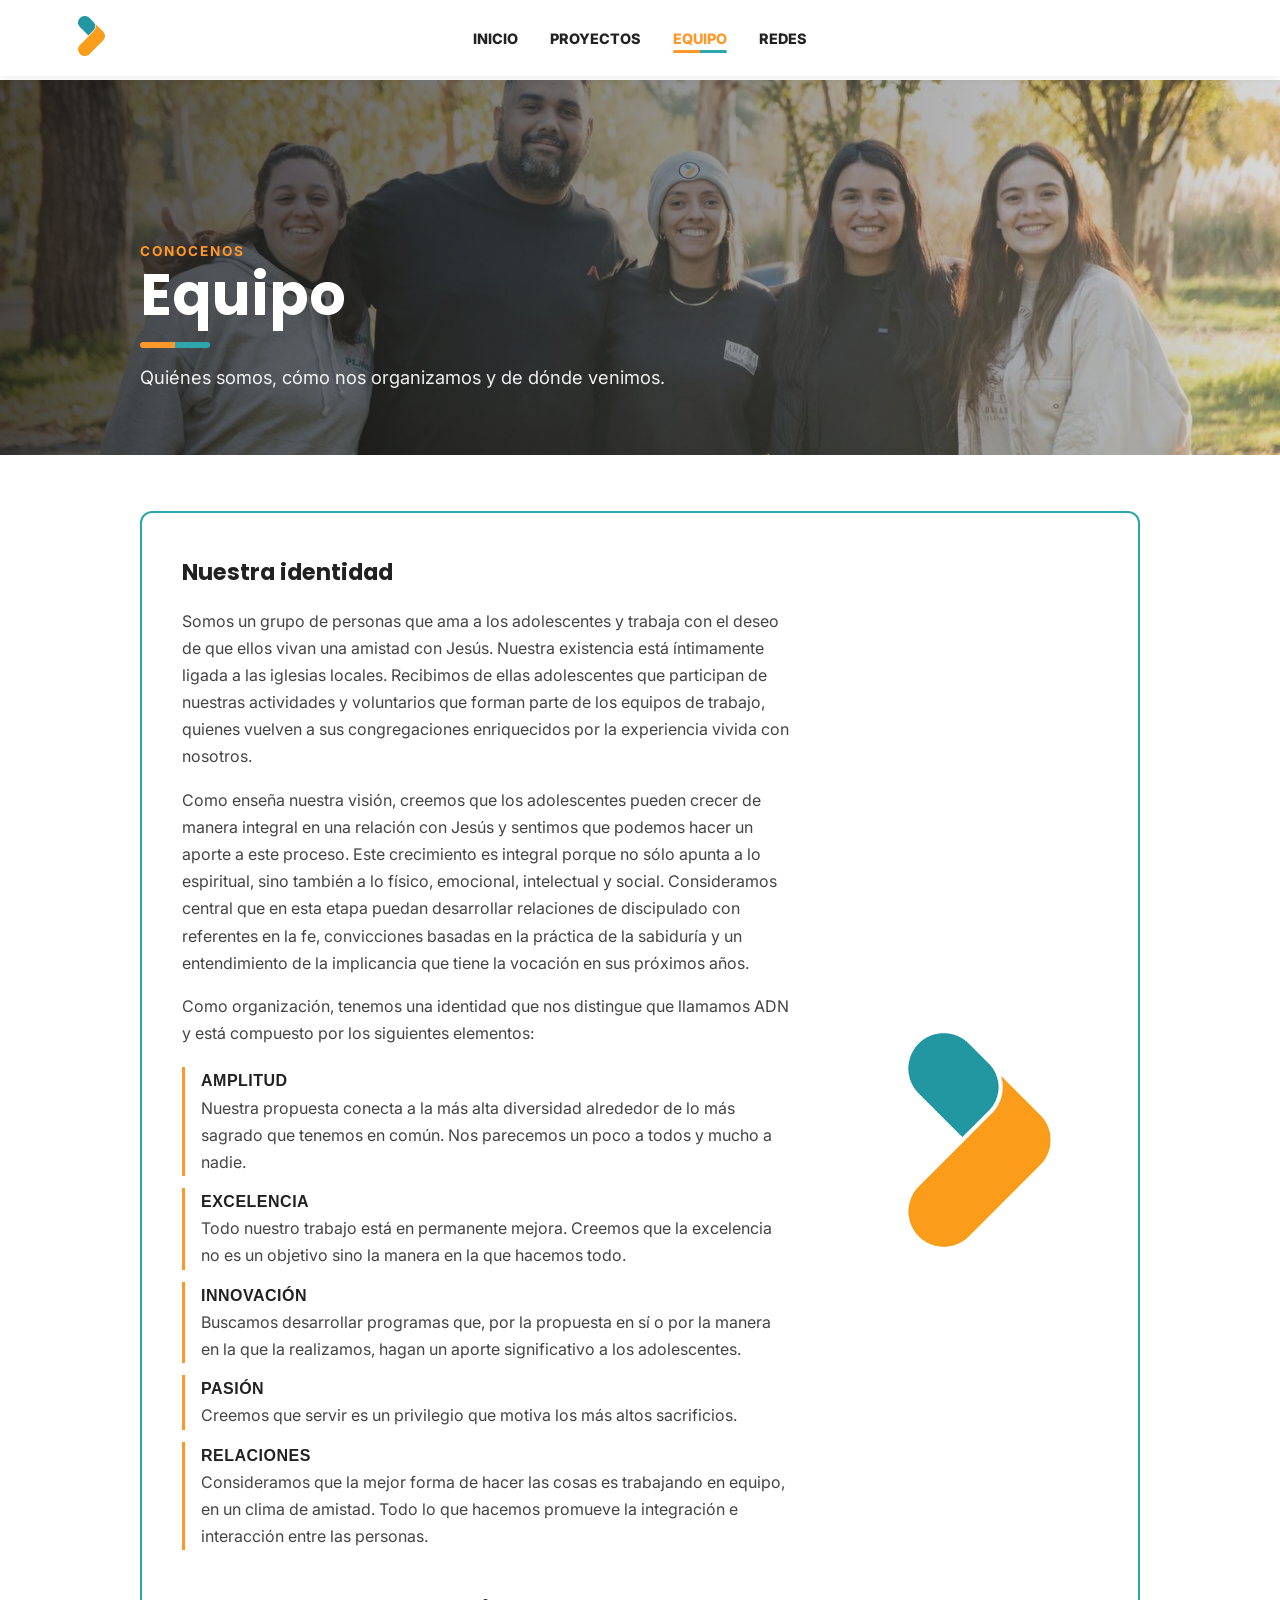
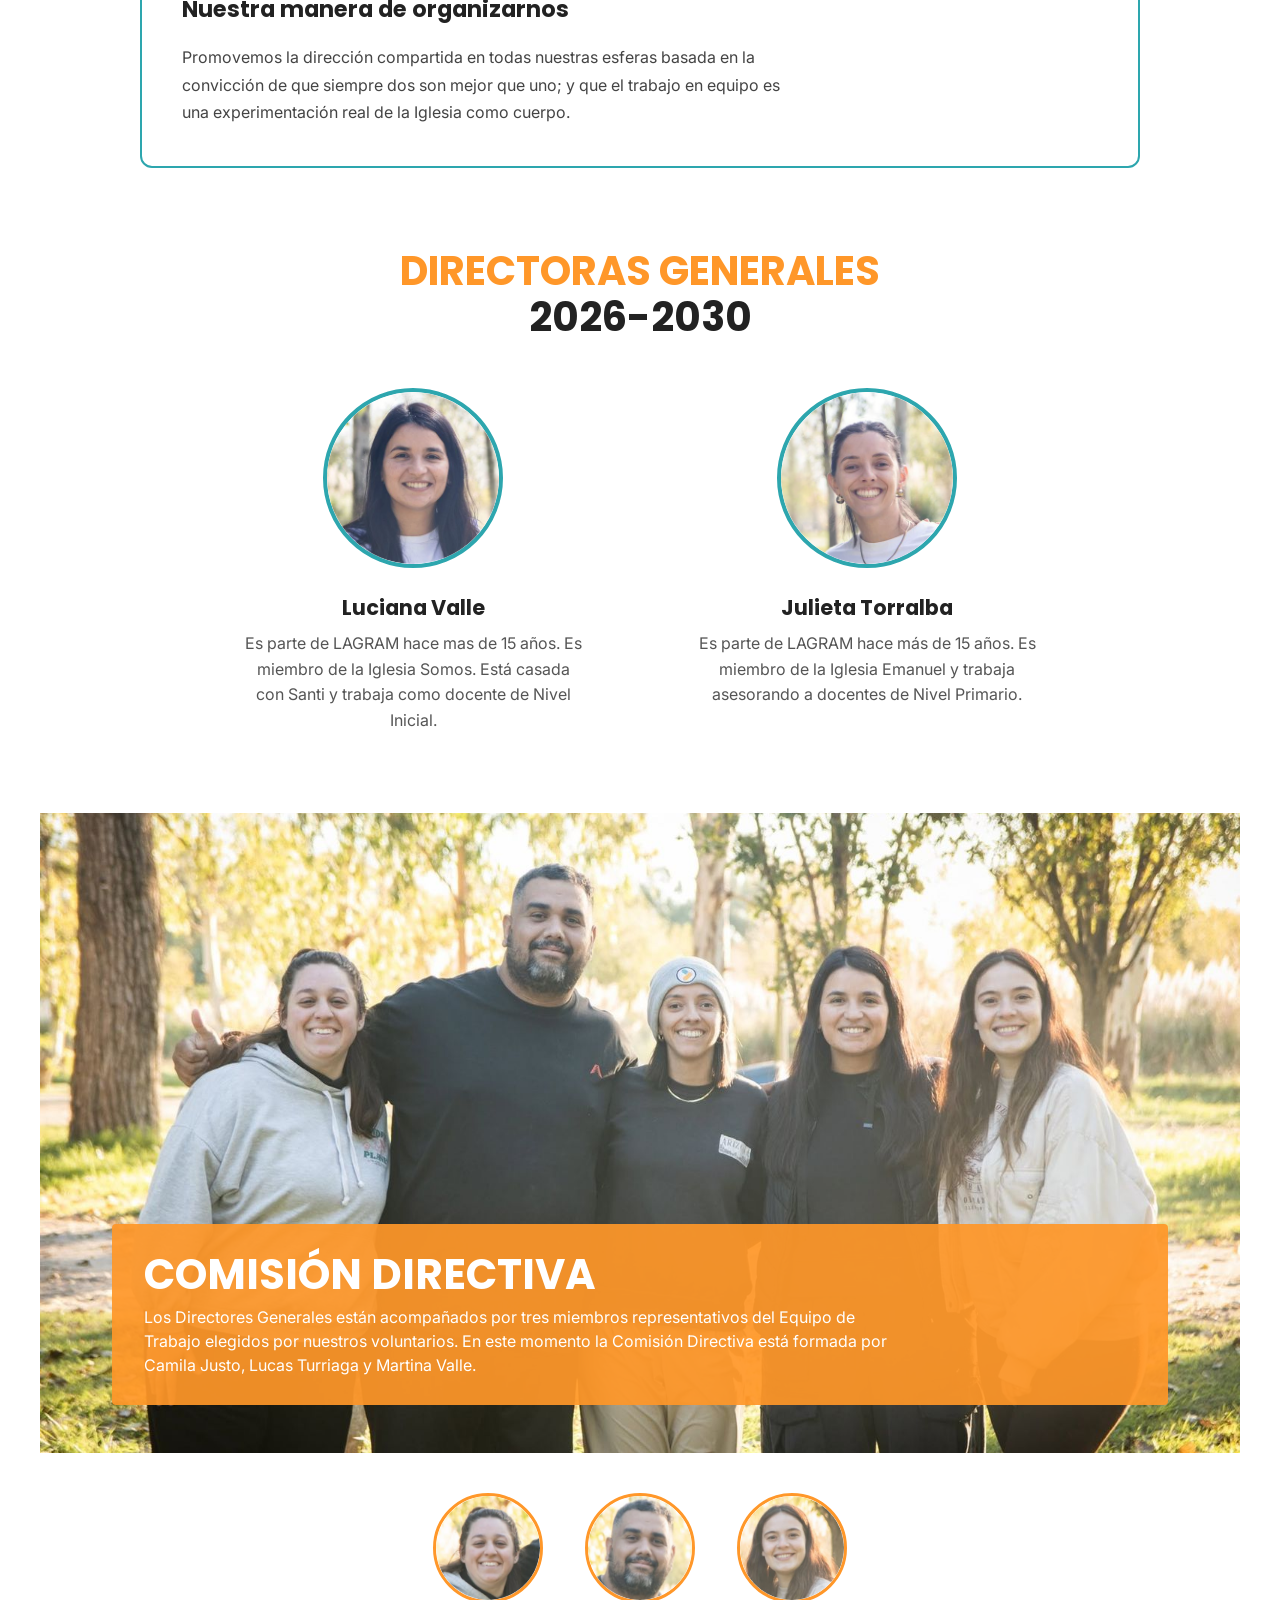
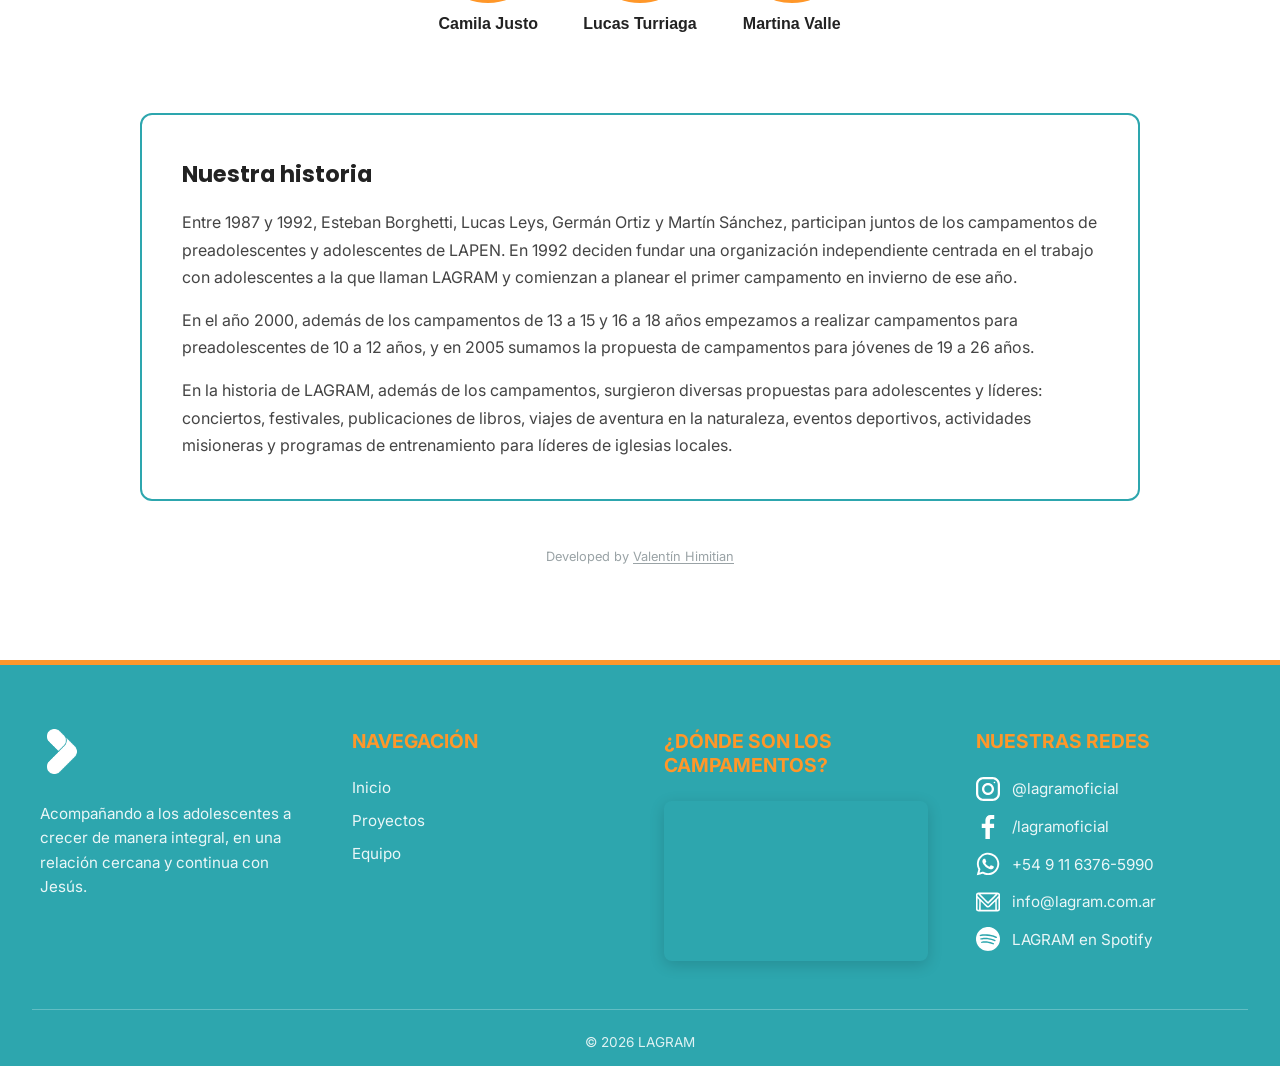
==== commit 48ee0bf9: "fix: crédito del desarrollo solo al final de Equipo, no en todos los footers - Footers: queda solo "" ====
--- a/equipo.html
+++ b/equipo.html
@@ -150,6 +150,11 @@
             <p>En la historia de LAGRAM, además de los campamentos, surgieron diversas propuestas para adolescentes y líderes: conciertos, festivales, publicaciones de libros, viajes de aventura en la naturaleza, eventos deportivos, actividades misioneras y programas de entrenamiento para líderes de iglesias locales.</p>
         </section>
 
+        <!-- Crédito del desarrollo de la web (solo en esta página, discreto) -->
+        <p class="credito-web">
+            Developed by <a href="https://www.linkedin.com/in/valent%C3%ADn-himitian" target="_blank" rel="noopener">Valentín Himitian</a>
+        </p>
+
     </main>
 
 
@@ -214,7 +219,7 @@
         </div>
 
         <div class="footer__copyright">
-            <p>&copy; 2026 LAGRAM. Desarrollado por <a href="https://www.linkedin.com/in/valent%C3%ADn-himitian" target="_blank" rel="noopener">Valentín Himitian</a></p>
+            <p>&copy; 2026 LAGRAM</p>
         </div>
     </footer>
 
--- a/assets/css/estilos.css
+++ b/assets/css/estilos.css
@@ -1971,16 +1971,6 @@
     border-radius: 999px;
 }
 
-/* Propuestas que ya no se hacen: más tenues, como "álbum de recuerdos" */
-.tarjeta-iniciativa--pasada .tarjeta-iniciativa__imagen {
-    filter: grayscale(0.7);
-    transition: filter 0.3s ease;
-}
-
-.tarjeta-iniciativa--pasada:hover .tarjeta-iniciativa__imagen {
-    filter: grayscale(0);
-}
-
 .tarjeta-iniciativa--pasada .tarjeta-iniciativa__titulo {
     color: var(--color-texto);
 }
@@ -2020,3 +2010,21 @@
 .pagina-inscripcion {
     min-height: 75vh;
 }
+
+/* Crédito discreto al final de la página de Equipo */
+.credito-web {
+    text-align: center;
+    font-size: 0.8rem;
+    color: #9aa3a6;
+    margin: -2rem auto 0;
+}
+
+.credito-web a {
+    color: inherit;
+    text-decoration: underline;
+    text-underline-offset: 2px;
+}
+
+.credito-web a:hover {
+    color: var(--color-secundario);
+}
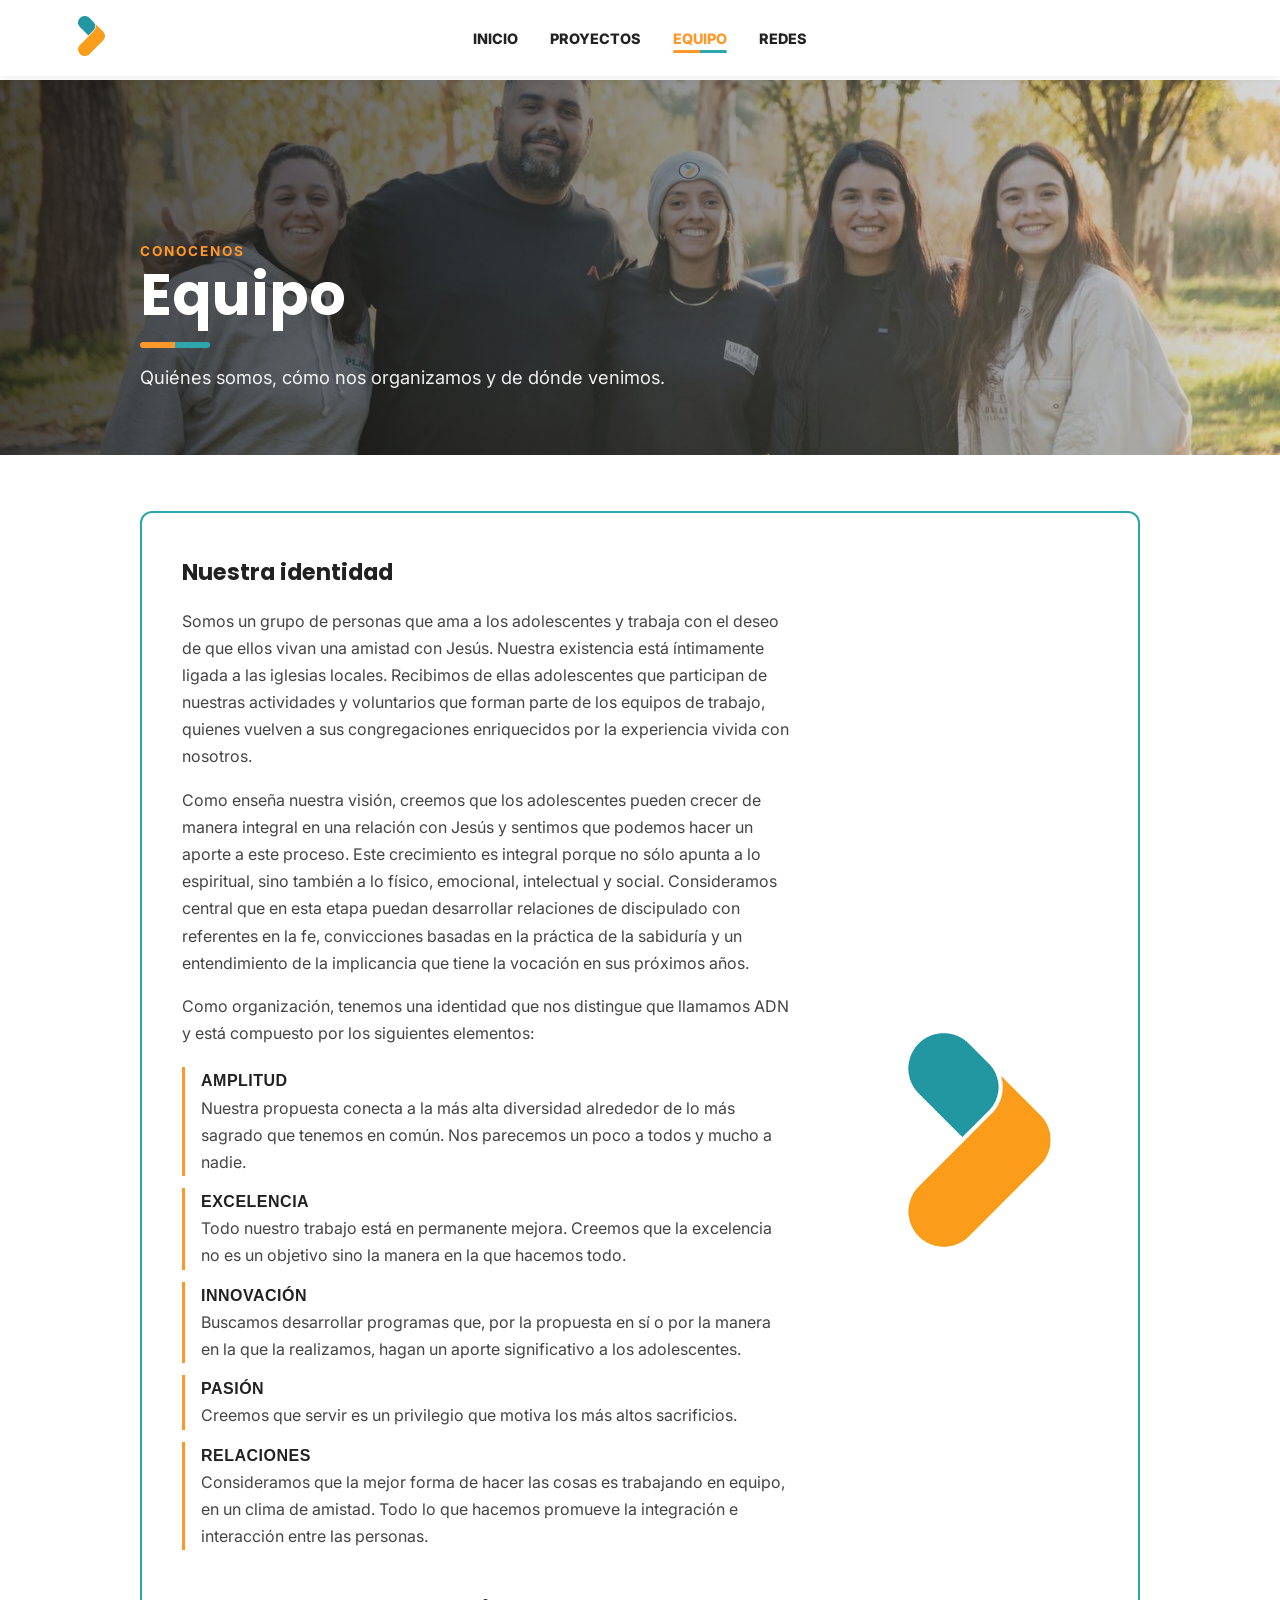
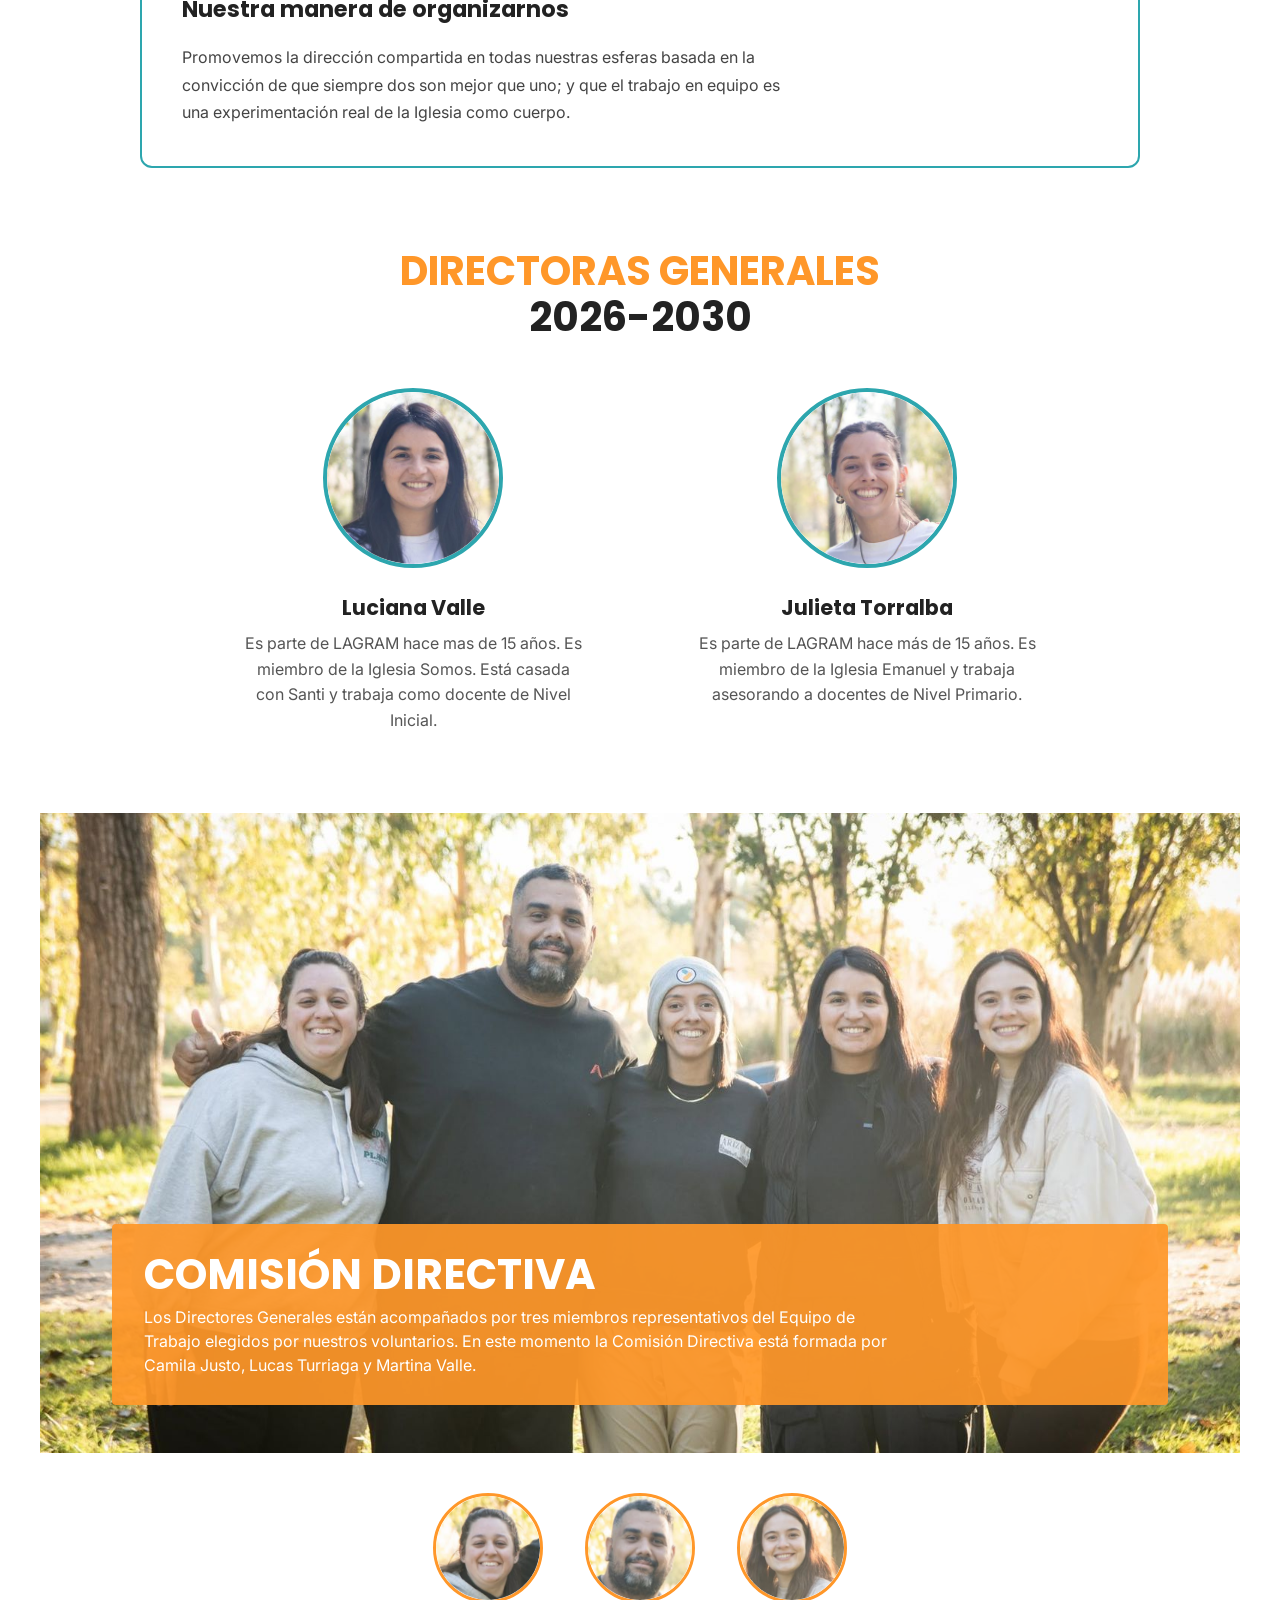
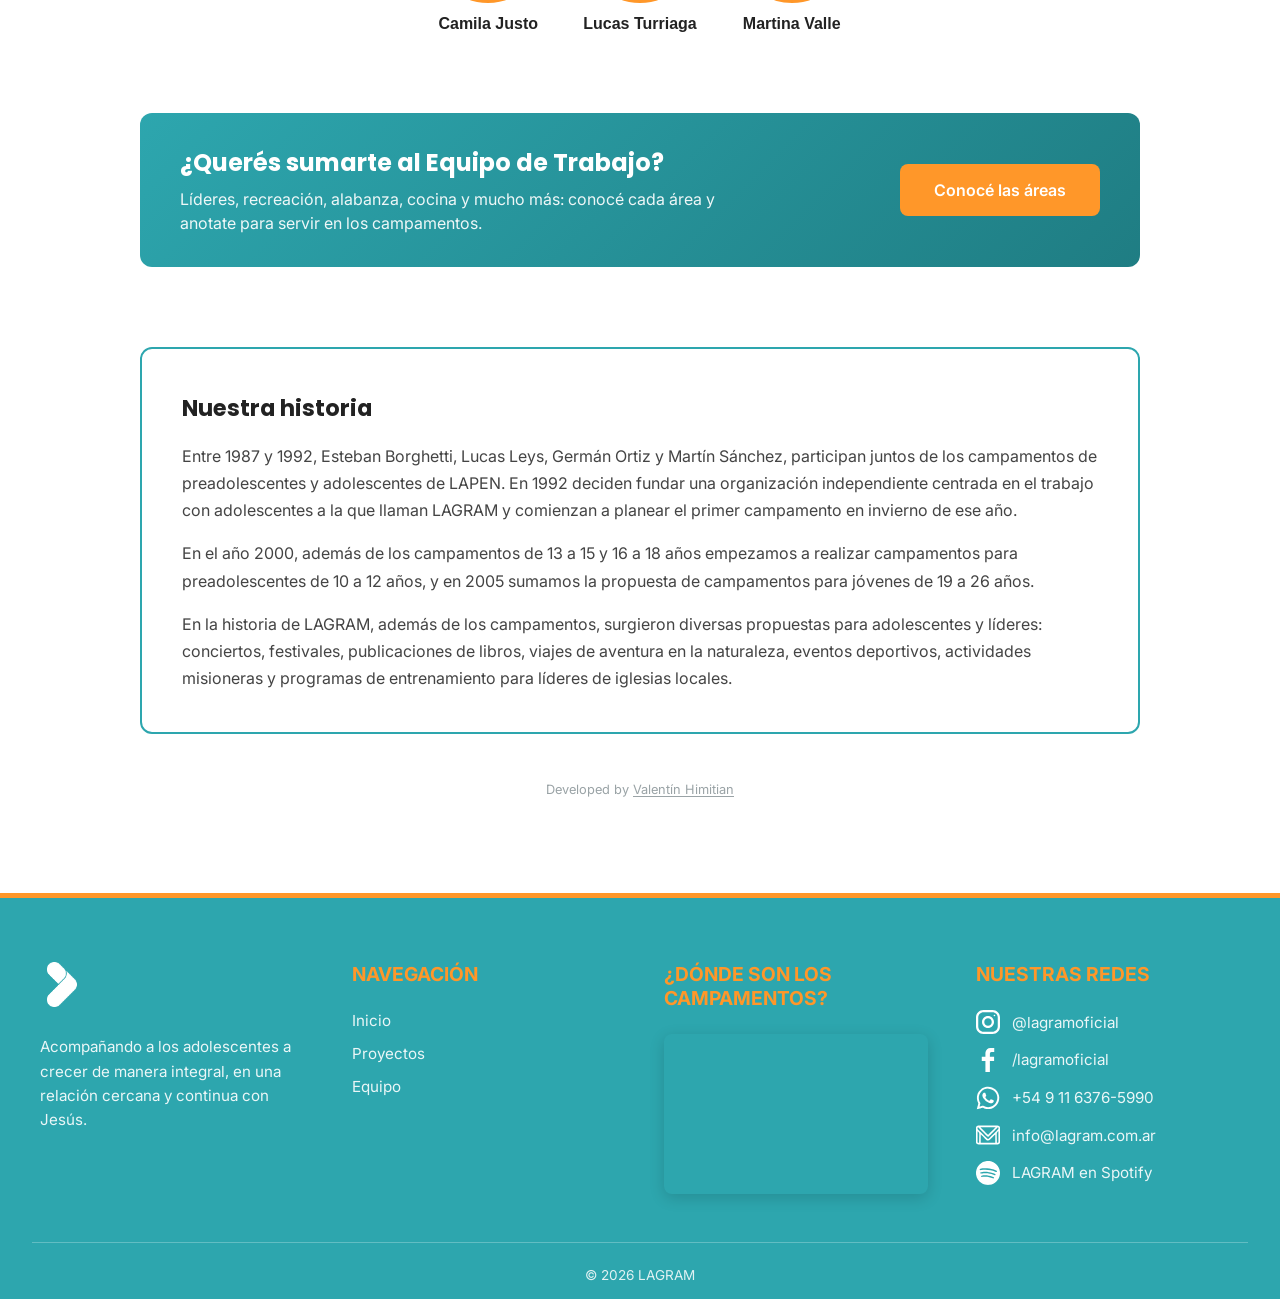
==== commit 2d9513e7: "feat: página "Sumate al equipo" con las áreas y formulario piloto del Equipo de Trabajo - sumate.htm" ====
--- a/equipo.html
+++ b/equipo.html
@@ -138,6 +138,17 @@
         </section>
 
         <!-- =========================================
+             SUMATE AL EQUIPO (acceso a sumate.html)
+        ========================================= -->
+        <section class="equipo-sumate">
+            <div class="equipo-sumate__contenido">
+                <h2>¿Querés sumarte al Equipo de Trabajo?</h2>
+                <p>Líderes, recreación, alabanza, cocina y mucho más: conocé cada área y anotate para servir en los campamentos.</p>
+            </div>
+            <a href="sumate.html" class="btn btn--primario">Conocé las áreas</a>
+        </section>
+
+        <!-- =========================================
              NUESTRA HISTORIA
         ========================================= -->
         <section class="equipo-bloque equipo-historia" id="historia">
--- a/assets/css/estilos.css
+++ b/assets/css/estilos.css
@@ -2028,3 +2028,174 @@
 .credito-web a:hover {
     color: var(--color-secundario);
 }
+
+/* =========================================
+   SUMATE AL EQUIPO (sumate.html)
+========================================= */
+.sumate__titulo {
+    font-family: var(--fuente-titulos);
+    font-size: 1.8rem;
+    color: var(--color-texto);
+    margin-bottom: 1.5rem;
+}
+
+/* --- Áreas --- */
+.sumate-areas {
+    max-width: 1100px;
+    margin: 0 auto 4rem;
+    padding: 0 1.25rem;
+}
+
+.sumate-areas__grid {
+    display: grid;
+    grid-template-columns: repeat(auto-fill, minmax(240px, 1fr));
+    gap: 1.5rem;
+}
+
+.area-card {
+    background: #fff;
+    border-radius: 12px;
+    overflow: hidden;
+    box-shadow: 0 4px 15px rgba(0, 0, 0, 0.06);
+    display: flex;
+    flex-direction: column;
+}
+
+.area-card__foto {
+    width: 100%;
+    aspect-ratio: 4 / 3;
+    object-fit: cover;
+    display: block;
+}
+
+.area-card__cuerpo {
+    padding: 1.25rem;
+}
+
+.area-card__titulo {
+    font-size: 1.2rem;
+    color: var(--color-primario);
+    margin-bottom: 0.5rem;
+}
+
+.area-card__texto {
+    color: #555;
+    font-size: 0.95rem;
+    line-height: 1.55;
+}
+
+/* --- Requisitos y cómo funciona --- */
+.sumate-info {
+    max-width: 1100px;
+    margin: 0 auto 4rem;
+    padding: 0 1.25rem;
+    display: grid;
+    grid-template-columns: 1fr 1fr;
+    gap: 2rem;
+}
+
+.sumate-info__bloque {
+    background: #f2f9f9;
+    border-radius: 12px;
+    padding: 2rem;
+}
+
+.sumate-info .sumate__titulo {
+    font-size: 1.35rem;
+    color: var(--color-secundario);
+    margin-bottom: 1rem;
+}
+
+.sumate-lista,
+.sumate-pasos {
+    color: #444;
+    line-height: 1.6;
+    padding-left: 1.2rem;
+}
+
+.sumate-lista li + li,
+.sumate-pasos li + li {
+    margin-top: 0.6rem;
+}
+
+.sumate-pasos li::marker {
+    font-weight: 700;
+    color: var(--color-primario);
+}
+
+.sumate-nota {
+    margin-top: 1.25rem;
+    color: #555;
+    font-size: 0.95rem;
+    line-height: 1.5;
+}
+
+.sumate-nota a {
+    color: var(--color-secundario);
+    font-weight: 600;
+}
+
+/* Opción deshabilitada (el área ya elegida como principal) */
+.opcion--deshabilitada {
+    opacity: 0.45;
+    cursor: not-allowed;
+}
+
+@media (max-width: 768px) {
+    .sumate-info {
+        grid-template-columns: 1fr;
+        gap: 1.25rem;
+    }
+
+    .sumate-info__bloque {
+        padding: 1.5rem 1.25rem;
+    }
+
+    .sumate__titulo {
+        font-size: 1.5rem;
+    }
+}
+
+/* Acceso a "Sumate al equipo" desde la página de Equipo */
+.equipo-sumate {
+    max-width: 1000px;
+    margin: 0 auto 5rem;
+    padding: 2rem 2.5rem;
+    border-radius: 12px;
+    background: linear-gradient(135deg, var(--color-secundario), #1f7d83);
+    color: #fff;
+    display: flex;
+    align-items: center;
+    justify-content: space-between;
+    gap: 2rem;
+}
+
+.equipo-sumate h2 {
+    font-size: 1.5rem;
+    margin-bottom: 0.4rem;
+}
+
+.equipo-sumate p {
+    color: rgba(255, 255, 255, 0.92);
+    line-height: 1.5;
+    max-width: 560px;
+}
+
+.equipo-sumate .btn {
+    flex-shrink: 0;
+}
+
+@media (max-width: 1060px) {
+    .equipo-sumate {
+        margin-left: 1.25rem;
+        margin-right: 1.25rem;
+    }
+}
+
+@media (max-width: 768px) {
+    .equipo-sumate {
+        flex-direction: column;
+        align-items: flex-start;
+        padding: 1.75rem 1.25rem;
+    }
+}
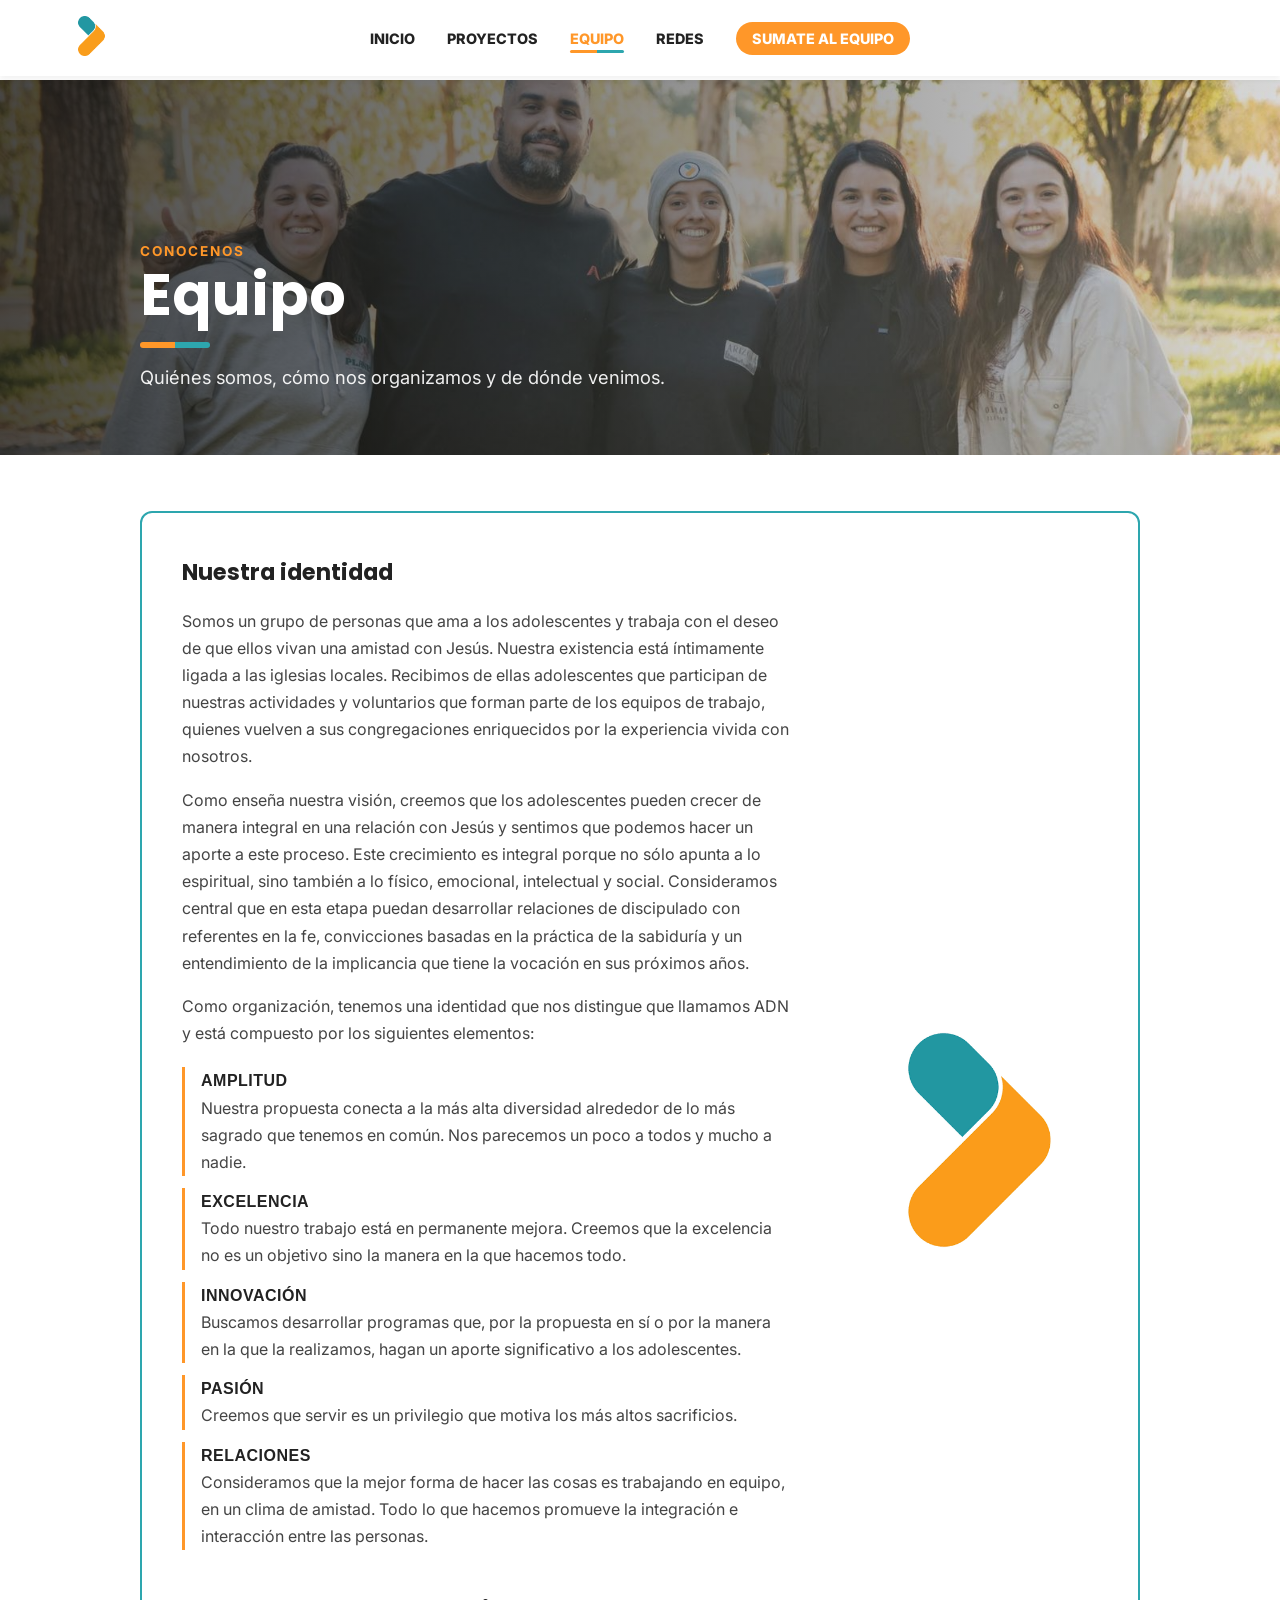
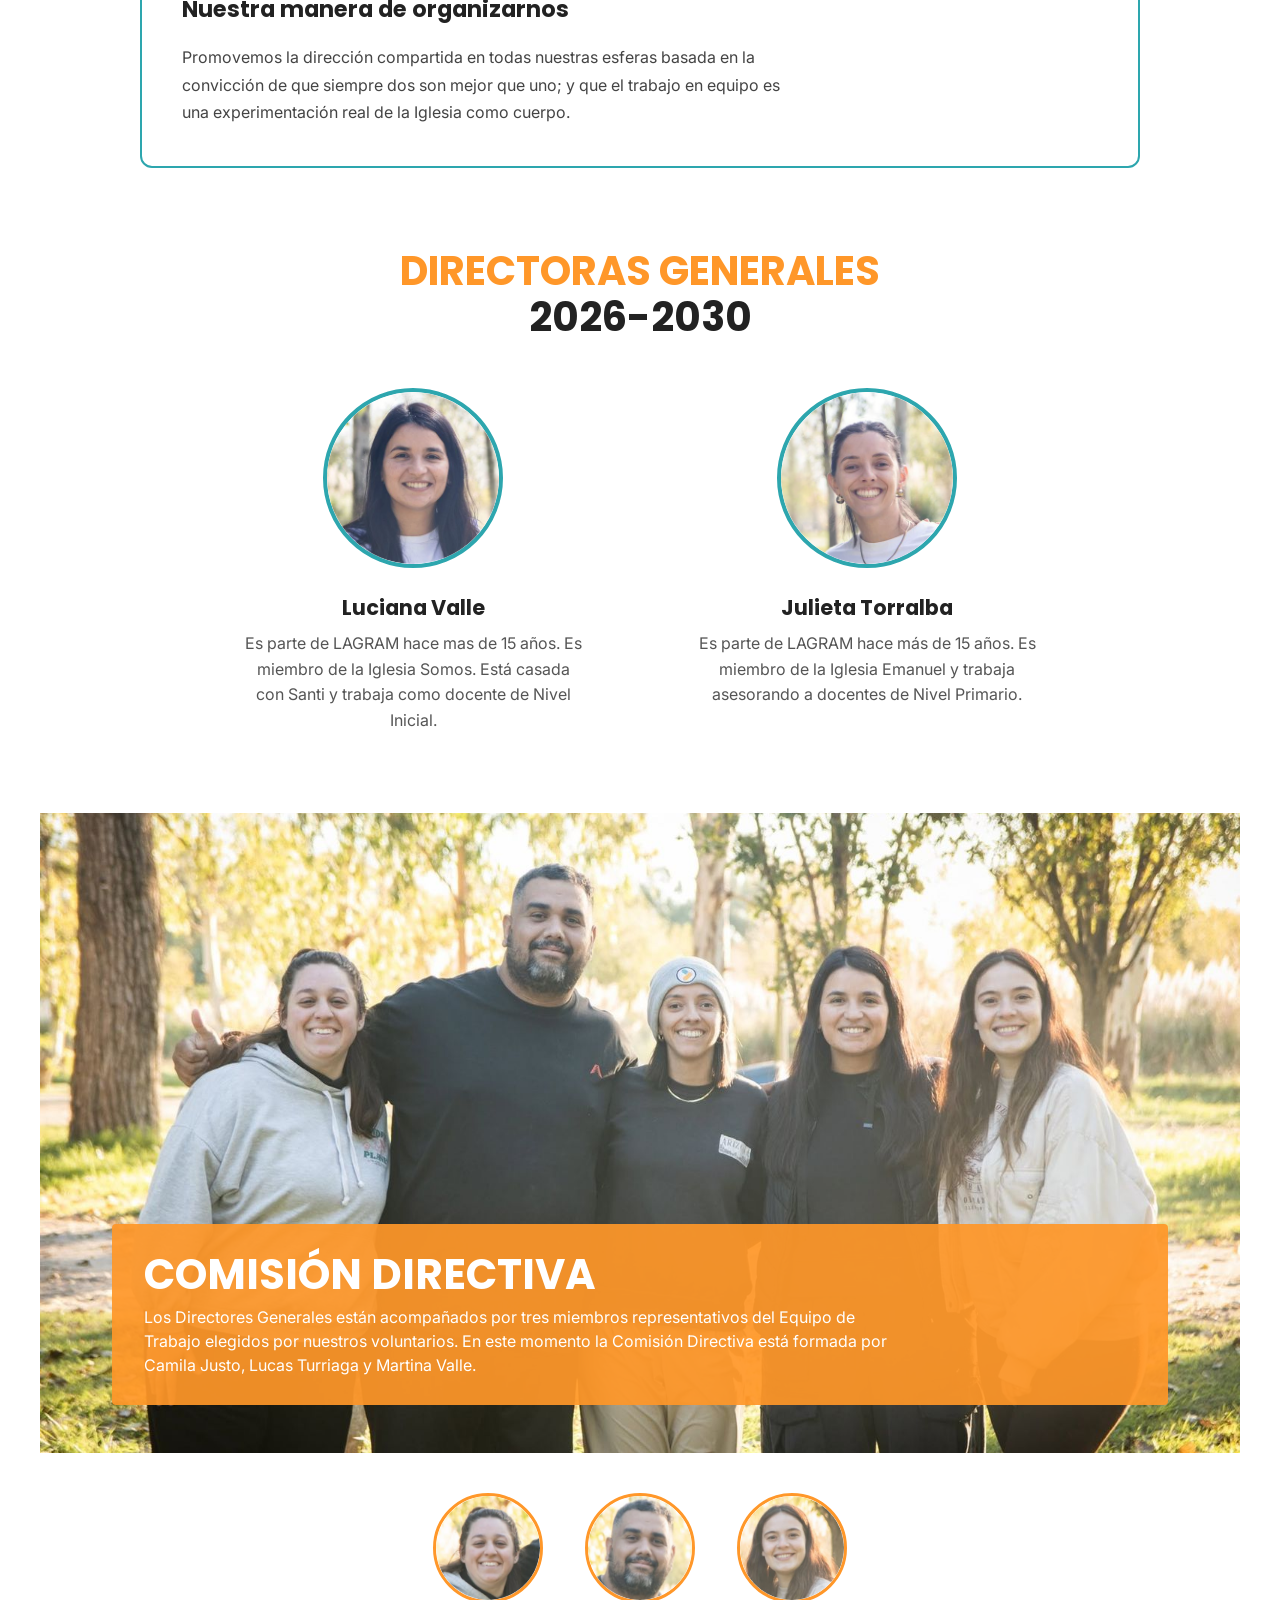
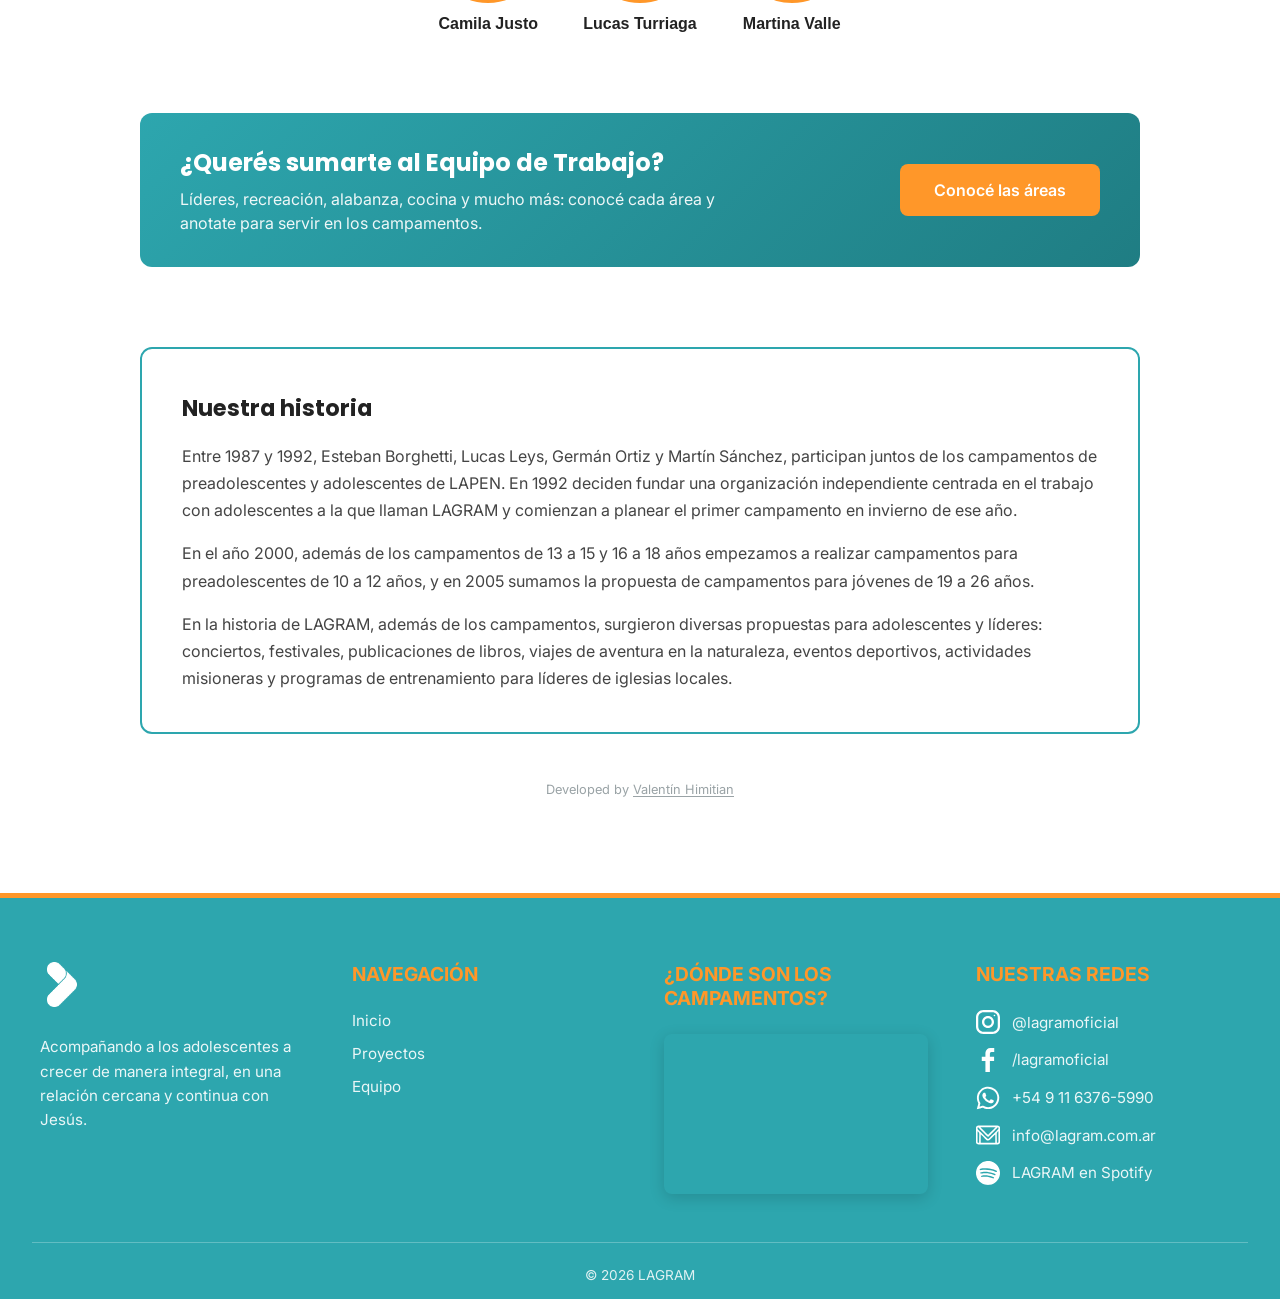
==== commit cf1d9f7e: "feat: "Sumate al equipo" en el menú de todas las páginas - Botón naranja destacado al final del menú" ====
--- a/equipo.html
+++ b/equipo.html
@@ -44,6 +44,7 @@
                 <li><a href="proyectos.html" class="header__link">Proyectos</a></li>
                 <li><a href="equipo.html" class="header__link">Equipo</a></li>
                 <li><a href="#footer" class="header__link">Redes</a></li>
+                <li><a href="sumate.html" class="header__link header__link--destacado">Sumate al equipo</a></li>
             </ul>
         </nav>
     </div>
--- a/assets/css/estilos.css
+++ b/assets/css/estilos.css
@@ -2199,3 +2199,22 @@
         padding: 1.75rem 1.25rem;
     }
 }
+
+/* "Sumate al equipo" en el menú: botón naranja para que se encuentre fácil */
+.header__link--destacado {
+    background-color: var(--color-primario);
+    color: #fff !important;
+    padding: 0.5rem 1rem;
+    border-radius: 999px;
+    transition: background-color 0.3s ease, transform 0.3s ease;
+}
+
+.header__link--destacado::after {
+    display: none; /* sin la línea de abajo */
+}
+
+.header__link--destacado:hover,
+.header__link--destacado.activo {
+    background-color: #e3821d;
+    transform: translateY(-2px);
+}
